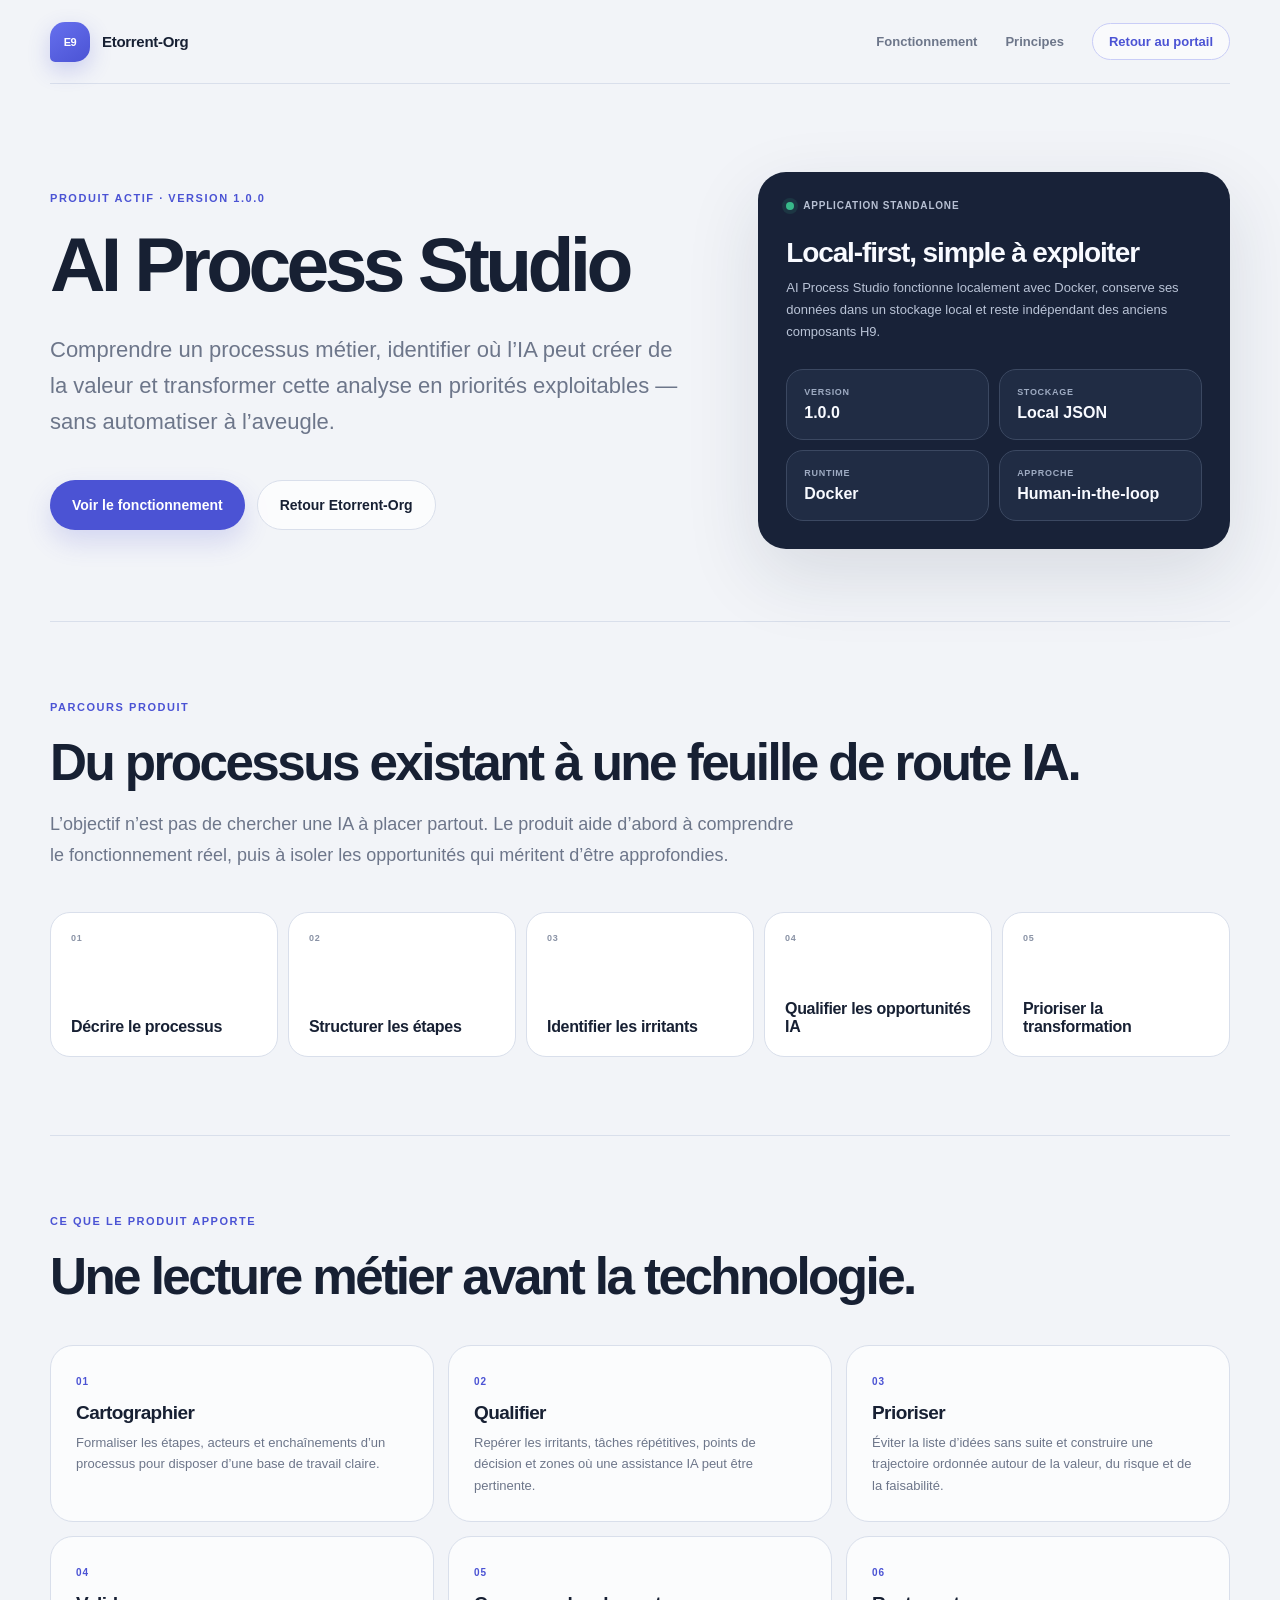
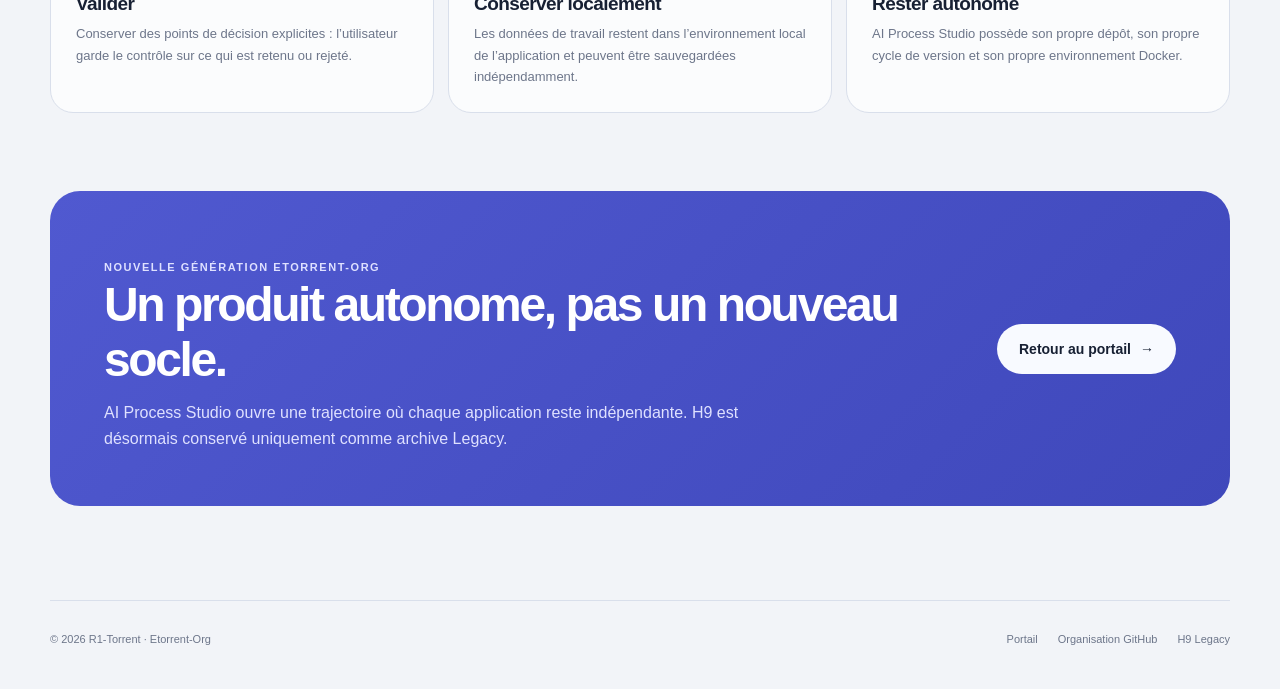
==== ai-process-studio/index.html @ 907a3cdb "Add AI Process Studio product page" ====
<!doctype html>
<html lang="fr">
<head>
  <meta charset="utf-8">
  <meta name="viewport" content="width=device-width, initial-scale=1">
  <meta name="theme-color" content="#f2f4f8">
  <title>AI Process Studio · Etorrent-Org</title>
  <meta name="description" content="AI Process Studio est une application standalone local-first pour analyser, structurer et prioriser les opportunités IA autour des processus métier.">
  <link rel="stylesheet" href="../styles.css">
  <style>
    .product-hero{width:min(1180px,calc(100% - 40px));margin:0 auto;padding:88px 0 72px;display:grid;grid-template-columns:1.15fr .85fr;gap:70px;align-items:center}
    .product-hero h1{margin:0;font-size:clamp(52px,6vw,82px);line-height:.98;letter-spacing:-.06em}
    .product-hero .hero-lede{max-width:720px}
    .product-panel{padding:28px;border-radius:28px;background:#182238;color:#f8faff;box-shadow:var(--shadow)}
    .product-panel .panel-status{display:flex;align-items:center;gap:9px;color:#b7c0d3;font-size:10px;font-weight:800;letter-spacing:.08em;text-transform:uppercase}
    .product-panel h2{margin:26px 0 8px;font-size:28px;letter-spacing:-.04em}
    .product-panel p{margin:0;color:#b9c3d6;font-size:13px;line-height:1.7}
    .metric-grid{margin-top:26px;display:grid;grid-template-columns:1fr 1fr;gap:10px}
    .metric{padding:17px;border:1px solid #3b4861;border-radius:17px;background:#202c44}
    .metric span{display:block;color:#9eabc2;font-size:9px;font-weight:800;text-transform:uppercase;letter-spacing:.08em}
    .metric strong{display:block;margin-top:7px;font-size:16px}
    .product-section{width:min(1180px,calc(100% - 40px));margin:0 auto;padding:78px 0;border-top:1px solid var(--line)}
    .product-section h2{margin:0;font-size:clamp(34px,4vw,52px);line-height:1.04;letter-spacing:-.05em}
    .lead{max-width:760px;margin:20px 0 0;color:var(--muted);font-size:18px;line-height:1.7}
    .feature-grid{margin-top:42px;display:grid;grid-template-columns:repeat(3,1fr);gap:14px}
    .feature{padding:25px;border:1px solid var(--line);border-radius:23px;background:rgba(255,255,255,.72)}
    .feature span{color:var(--accent);font-size:10px;font-weight:850;letter-spacing:.1em}
    .feature h3{margin:13px 0 8px;font-size:19px;letter-spacing:-.03em}
    .feature p{margin:0;color:var(--muted);font-size:13px;line-height:1.65}
    .flow{margin-top:42px;display:grid;grid-template-columns:repeat(5,1fr);gap:10px}
    .flow div{min-height:145px;padding:20px;display:flex;flex-direction:column;justify-content:space-between;border:1px solid var(--line);border-radius:20px;background:#fff}
    .flow span{color:#8a93a6;font-size:9px;font-weight:800;text-transform:uppercase;letter-spacing:.08em}
    .flow strong{font-size:16px;letter-spacing:-.02em}
    .product-cta{width:min(1180px,calc(100% - 40px));margin:0 auto 80px;padding:54px;border-radius:30px;background:linear-gradient(135deg,#5059d0,#3f48bb);color:#fff;display:flex;align-items:center;justify-content:space-between;gap:36px}
    .product-cta h2{margin:0;font-size:clamp(32px,4vw,48px);letter-spacing:-.05em}
    .product-cta p{max-width:650px;margin:13px 0 0;color:#dfe1ff;line-height:1.65}
    @media(max-width:900px){.product-hero{grid-template-columns:1fr}.feature-grid{grid-template-columns:1fr}.flow{grid-template-columns:1fr 1fr}.product-cta{align-items:flex-start;flex-direction:column}}
    @media(max-width:600px){.product-hero,.product-section,.product-cta{width:min(100% - 28px,1180px)}.flow{grid-template-columns:1fr}.product-cta{padding:36px 24px}}
  </style>
</head>
<body>
  <nav class="nav-shell" aria-label="Navigation principale">
    <a class="brand" href="../" aria-label="Retour au portail Etorrent-Org"><span class="brand-mark" aria-hidden="true">E9</span><span>Etorrent-Org</span></a>
    <div class="nav-links"><a href="#fonctionnement">Fonctionnement</a><a href="#principes">Principes</a><a class="nav-cta" href="../">Retour au portail</a></div>
  </nav>

  <main>
    <section class="product-hero">
      <div>
        <p class="eyebrow">Produit actif · Version 1.0.0</p>
        <h1>AI Process Studio</h1>
        <p class="hero-lede">Comprendre un processus métier, identifier où l’IA peut créer de la valeur et transformer cette analyse en priorités exploitables — sans automatiser à l’aveugle.</p>
        <div class="hero-actions"><a class="button button-primary" href="#fonctionnement">Voir le fonctionnement</a><a class="button button-secondary" href="../">Retour Etorrent-Org</a></div>
      </div>
      <aside class="product-panel">
        <div class="panel-status"><span class="live-dot"></span>Application standalone</div>
        <h2>Local-first, simple à exploiter</h2>
        <p>AI Process Studio fonctionne localement avec Docker, conserve ses données dans un stockage local et reste indépendant des anciens composants H9.</p>
        <div class="metric-grid">
          <div class="metric"><span>Version</span><strong>1.0.0</strong></div>
          <div class="metric"><span>Stockage</span><strong>Local JSON</strong></div>
          <div class="metric"><span>Runtime</span><strong>Docker</strong></div>
          <div class="metric"><span>Approche</span><strong>Human-in-the-loop</strong></div>
        </div>
      </aside>
    </section>

    <section class="product-section" id="fonctionnement">
      <p class="eyebrow">Parcours produit</p>
      <h2>Du processus existant à une feuille de route IA.</h2>
      <p class="lead">L’objectif n’est pas de chercher une IA à placer partout. Le produit aide d’abord à comprendre le fonctionnement réel, puis à isoler les opportunités qui méritent d’être approfondies.</p>
      <div class="flow">
        <div><span>01</span><strong>Décrire le processus</strong></div>
        <div><span>02</span><strong>Structurer les étapes</strong></div>
        <div><span>03</span><strong>Identifier les irritants</strong></div>
        <div><span>04</span><strong>Qualifier les opportunités IA</strong></div>
        <div><span>05</span><strong>Prioriser la transformation</strong></div>
      </div>
    </section>

    <section class="product-section" id="principes">
      <p class="eyebrow">Ce que le produit apporte</p>
      <h2>Une lecture métier avant la technologie.</h2>
      <div class="feature-grid">
        <article class="feature"><span>01</span><h3>Cartographier</h3><p>Formaliser les étapes, acteurs et enchaînements d’un processus pour disposer d’une base de travail claire.</p></article>
        <article class="feature"><span>02</span><h3>Qualifier</h3><p>Repérer les irritants, tâches répétitives, points de décision et zones où une assistance IA peut être pertinente.</p></article>
        <article class="feature"><span>03</span><h3>Prioriser</h3><p>Éviter la liste d’idées sans suite et construire une trajectoire ordonnée autour de la valeur, du risque et de la faisabilité.</p></article>
        <article class="feature"><span>04</span><h3>Valider</h3><p>Conserver des points de décision explicites : l’utilisateur garde le contrôle sur ce qui est retenu ou rejeté.</p></article>
        <article class="feature"><span>05</span><h3>Conserver localement</h3><p>Les données de travail restent dans l’environnement local de l’application et peuvent être sauvegardées indépendamment.</p></article>
        <article class="feature"><span>06</span><h3>Rester autonome</h3><p>AI Process Studio possède son propre dépôt, son propre cycle de version et son propre environnement Docker.</p></article>
      </div>
    </section>

    <section class="product-cta">
      <div><p class="eyebrow" style="color:#dfe1ff">Nouvelle génération Etorrent-Org</p><h2>Un produit autonome, pas un nouveau socle.</h2><p>AI Process Studio ouvre une trajectoire où chaque application reste indépendante. H9 est désormais conservé uniquement comme archive Legacy.</p></div>
      <a class="button button-light" href="../">Retour au portail <span aria-hidden="true">→</span></a>
    </section>
  </main>

  <footer class="footer"><p>© 2026 R1-Torrent · Etorrent-Org</p><div><a href="../">Portail</a><a href="https://github.com/Etorrent-Org">Organisation GitHub</a><a href="../h9-factory/">H9 Legacy</a></div></footer>
</body>
</html>
---- styles.css ----
:root{--ink:#172033;--soft:#35415a;--muted:#6d768a;--paper:#f2f4f8;--surface:#fff;--line:#d9dfeb;--accent:#4b53d4;--accent-dark:#353ca9;--accent-soft:#e9eaff;--mint:#38b98a;--mint-soft:#ddf6ec;--navy:#182238;--rose:#df6aa6;--rose-soft:#f9e3ef;--legacy:#737b8d;--legacy-soft:#eceef2;--shadow:0 26px 76px rgba(28,39,65,.12)}*{box-sizing:border-box}html{scroll-behavior:smooth}body{margin:0;background:var(--paper);color:var(--ink);font-family:Inter,ui-sans-serif,-apple-system,BlinkMacSystemFont,"Segoe UI",sans-serif}a{color:inherit}.nav-shell{width:min(1180px,calc(100% - 40px));min-height:84px;margin:0 auto;display:flex;align-items:center;justify-content:space-between;gap:24px;border-bottom:1px solid var(--line)}.brand{display:inline-flex;align-items:center;gap:12px;text-decoration:none;font-size:15px;font-weight:850;letter-spacing:-.02em}.brand-mark{width:40px;height:40px;display:grid;place-items:center;border-radius:15px 15px 15px 5px;background:linear-gradient(145deg,#6670ee,var(--accent));color:#fff;box-shadow:0 8px 22px rgba(75,83,212,.24);font-size:11px;font-weight:900;letter-spacing:-.04em}.nav-links{display:flex;align-items:center;gap:28px}.nav-links a{color:var(--muted);text-decoration:none;font-size:13px;font-weight:750}.nav-links a:hover,.nav-links a:focus-visible{color:var(--accent)}.nav-cta{padding:10px 16px;border:1px solid #c9cdf7;border-radius:999px;background:rgba(255,255,255,.6);color:var(--accent)!important}.hero{width:min(1180px,calc(100% - 40px));margin:0 auto;padding:96px 0 90px;display:grid;grid-template-columns:minmax(0,1.45fr) minmax(360px,.8fr);gap:76px;align-items:end}.eyebrow{margin:0 0 20px;color:var(--accent);font-size:11px;line-height:1.4;font-weight:850;letter-spacing:.14em;text-transform:uppercase}.hero h1{max-width:820px;margin:0;font-size:clamp(52px,6.35vw,88px);line-height:.98;letter-spacing:-.06em;font-weight:760}.hero-lede{max-width:740px;margin:30px 0 0;color:var(--muted);font-size:clamp(18px,2vw,22px);line-height:1.64}.hero-actions{margin-top:40px;display:flex;flex-wrap:wrap;gap:12px}.button{min-height:50px;display:inline-flex;align-items:center;justify-content:center;gap:9px;padding:0 22px;border:0;border-radius:999px;text-decoration:none;font-size:14px;font-weight:820;transition:transform .16s ease,background .16s ease}.button:hover{transform:translateY(-2px)}.button:focus-visible,.project-card a:focus-visible{outline:3px solid rgba(75,83,212,.24);outline-offset:3px}.button-primary{background:var(--accent);color:#fff;box-shadow:0 12px 26px rgba(75,83,212,.18)}.button-primary:hover{background:var(--accent-dark)}.button-secondary{border:1px solid var(--line);background:rgba(255,255,255,.72)}.signature{margin:21px 0 0;color:#8a93a6;font-size:11px}.hero-visual{padding:27px;border:1px solid #36435d;border-radius:28px;background:var(--navy);color:#f8faff;box-shadow:var(--shadow)}.visual-topline{display:flex;align-items:center;gap:9px;color:#b7c0d3;font-size:10px;font-weight:800;letter-spacing:.08em;text-transform:uppercase}.live-dot,.status i{width:8px;height:8px;display:inline-block;border-radius:50%;background:var(--mint);box-shadow:0 0 0 4px rgba(56,185,138,.13)}.system-stack{margin-top:26px;display:grid;gap:10px}.system-row{display:grid;grid-template-columns:1fr 1fr;gap:10px}.system-card{min-height:132px;padding:18px;display:flex;flex-direction:column;border:1px solid #3b4861;border-radius:18px;background:#202c44}.system-card-main{min-height:155px;background:linear-gradient(135deg,#5059d0,#3f48bb);border-color:#6972e8}.system-card-art{background:#382b42;border-color:#59445e}.system-card-legacy{background:#293142;border-color:#4a5365}.system-card span{color:#aeb8cc;font-size:9px;font-weight:850;letter-spacing:.1em;text-transform:uppercase}.system-card-main span{color:#d8dbff}.system-card strong{margin-top:auto;font-size:17px;letter-spacing:-.025em}.system-card-main strong{font-size:22px}.system-card small{margin-top:5px;color:#aeb8cc;font-size:9px}.system-card-main small{color:#d8dbff}.visual-note{margin:19px 0 0;color:#aeb8cc;font-size:10px;line-height:1.55}.section{width:min(1180px,calc(100% - 40px));margin:0 auto;padding:94px 0;border-top:1px solid var(--line)}.section-heading{max-width:770px}.section h2{margin:0;font-size:clamp(35px,4vw,53px);line-height:1.04;letter-spacing:-.05em}.section-heading>p:last-child{margin:22px 0 0;color:var(--muted);font-size:18px;line-height:1.72}.project-grid{margin-top:52px;display:grid;grid-template-columns:1fr 1fr;gap:15px}.project-card{min-height:390px;padding:28px;display:flex;flex-direction:column;border:1px solid var(--line);border-radius:28px;background:rgba(255,255,255,.72)}.project-card-featured{grid-row:span 2;min-height:795px;background:var(--navy);border-color:var(--navy);color:#f8faff}.project-card-art{background:linear-gradient(145deg,#fff9fc,#f7e7f1);border-color:#ead0df}.project-card-legacy{background:linear-gradient(145deg,#f7f8fa,#eceef2);border-color:#d5d9e1}.card-topline{display:flex;align-items:center;justify-content:space-between;gap:20px}.project-monogram{width:47px;height:47px;display:grid;place-items:center;border:1px solid #cbd1df;border-radius:16px;color:var(--accent);font-size:11px;font-weight:900}.project-card-featured .project-monogram{border-color:#4a5872;background:#212e48;color:#aeb6ff}.project-monogram-art{border-color:#e8bed5;background:var(--rose-soft);color:#a73570}.project-monogram-legacy{border-color:#c9ced8;background:#e3e6eb;color:#5c6474}.status{padding:8px 11px;display:inline-flex;align-items:center;gap:8px;border-radius:999px;font-size:9px;font-weight:850;letter-spacing:.06em;text-transform:uppercase}.status-live{background:#26344f;color:#c8d1e2}.status-soon{background:var(--accent-soft);color:var(--accent-dark)}.status-online{background:#f4dbea;color:#8d2e61}.status-online i{background:var(--rose);box-shadow:0 0 0 4px rgba(223,106,166,.13)}.status-legacy{background:#e0e3e8;color:#5d6575}.card-content{margin-top:auto;padding-top:70px}.card-kicker{margin:0 0 11px;color:#8a93a6;font-size:10px;font-weight:850;letter-spacing:.1em;text-transform:uppercase}.project-card-featured .card-kicker{color:#aab4c8}.card-content h3{margin:0;font-size:31px;letter-spacing:-.045em}.project-card-featured .card-content h3{font-size:46px}.card-content>p:last-child{max-width:560px;margin:14px 0 0;color:var(--muted);font-size:14px;line-height:1.72}.project-card-featured .card-content>p:last-child{color:#b9c3d6;font-size:16px}.card-footer{margin-top:29px;padding-top:20px;display:flex;align-items:center;justify-content:space-between;gap:18px;border-top:1px solid var(--line)}.project-card-featured .card-footer{border-color:#36435d}.project-card-art .card-footer{border-color:#ead0df}.project-card-legacy .card-footer{border-color:#d6dae2}.card-footer>div{display:flex;flex-wrap:wrap;gap:6px}.card-footer>div span{padding:6px 8px;border-radius:999px;background:#e8ecf4;color:var(--soft);font-size:9px;font-weight:750}.project-card-featured .card-footer>div span{background:#26344f;color:#c8d1e2}.project-card-art .card-footer>div span{background:#f4dbea;color:#80325b}.project-card-legacy .card-footer>div span{background:#dfe3e9;color:#5c6474}.card-footer>a,.disabled-link{color:var(--accent);text-decoration:none;font-size:11px;font-weight:850;white-space:nowrap}.project-card-featured .card-footer>a{color:#b8beff}.project-card-art .card-footer>a{color:#9b3469}.project-card-legacy .card-footer>a{color:#5c6474}.card-footer>a:hover{text-decoration:underline}.disabled-link{color:#979fb0}.approach{display:grid;grid-template-columns:.82fr 1.18fr;gap:90px}.principles{border-top:1px solid var(--line)}.principles article{padding:22px 0;display:grid;grid-template-columns:48px 1fr;gap:18px;border-bottom:1px solid var(--line)}.principles article>span{color:var(--accent);font-size:10px;font-weight:850;letter-spacing:.1em}.principles h3{margin:0;font-size:18px;letter-spacing:-.025em}.principles p{margin:8px 0 0;color:var(--muted);font-size:13px;line-height:1.65}.roadmap{display:grid;grid-template-columns:.85fr 1.15fr;gap:90px}.roadmap ol{margin:0;padding:0;display:grid;gap:10px;list-style:none}.roadmap li{padding:21px 22px 21px 54px;position:relative;border:1px solid var(--line);border-radius:19px;background:rgba(255,255,255,.6)}.roadmap li::before{content:"";width:11px;height:11px;position:absolute;left:23px;top:27px;border:2px solid #aab2c2;border-radius:50%}.roadmap li.is-current::before{border-color:var(--mint);background:var(--mint);box-shadow:0 0 0 5px var(--mint-soft)}.roadmap li span{display:block;color:#8a93a6;font-size:9px;font-weight:850;letter-spacing:.09em;text-transform:uppercase}.roadmap li strong{display:block;margin-top:5px;font-size:15px}.roadmap li p{margin:5px 0 0;color:var(--muted);font-size:11px;line-height:1.5}.final-cta{padding:60px;display:flex;align-items:center;justify-content:space-between;gap:50px;border:0;border-radius:30px;background:linear-gradient(135deg,#182238,#222e49);color:#f8faff}.final-cta h2{font-size:clamp(34px,4vw,50px)}.final-cta>div>p:last-child{max-width:650px;margin:15px 0 0;color:#b9c3d6;font-size:15px;line-height:1.65}.button-light{flex:0 0 auto;background:#f8faff;color:var(--ink)}.footer{width:min(1180px,calc(100% - 40px));margin:94px auto 0;padding:32px 0 44px;display:flex;justify-content:space-between;gap:24px;border-top:1px solid var(--line);color:var(--muted);font-size:11px}.footer p{margin:0}.footer div{display:flex;flex-wrap:wrap;gap:20px}.footer a{text-decoration:none}.footer a:hover{color:var(--accent)}@media(max-width:960px){.hero{grid-template-columns:1fr;gap:50px}.project-grid{grid-template-columns:1fr}.project-card-featured{grid-row:auto;min-height:530px}.approach,.roadmap{grid-template-columns:1fr;gap:35px}.final-cta{align-items:flex-start;flex-direction:column}}@media(max-width:640px){.nav-shell,.hero,.section,.footer{width:min(100% - 28px,1180px)}.nav-shell{min-height:72px}.nav-links>a:not(.nav-cta){display:none}.hero{padding:64px 0}.hero h1{font-size:47px}.hero-actions{align-items:stretch;flex-direction:column}.button{width:100%}.system-row{grid-template-columns:1fr}.project-card{min-height:390px;padding:22px}.project-card-featured{min-height:500px}.project-card-featured .card-content h3{font-size:38px}.card-footer{align-items:flex-start;flex-direction:column}.approach,.roadmap{gap:28px}.final-cta{padding:38px 24px}.footer{margin-top:64px;flex-direction:column}}@media(prefers-reduced-motion:reduce){html{scroll-behavior:auto}.button{transition:none}}
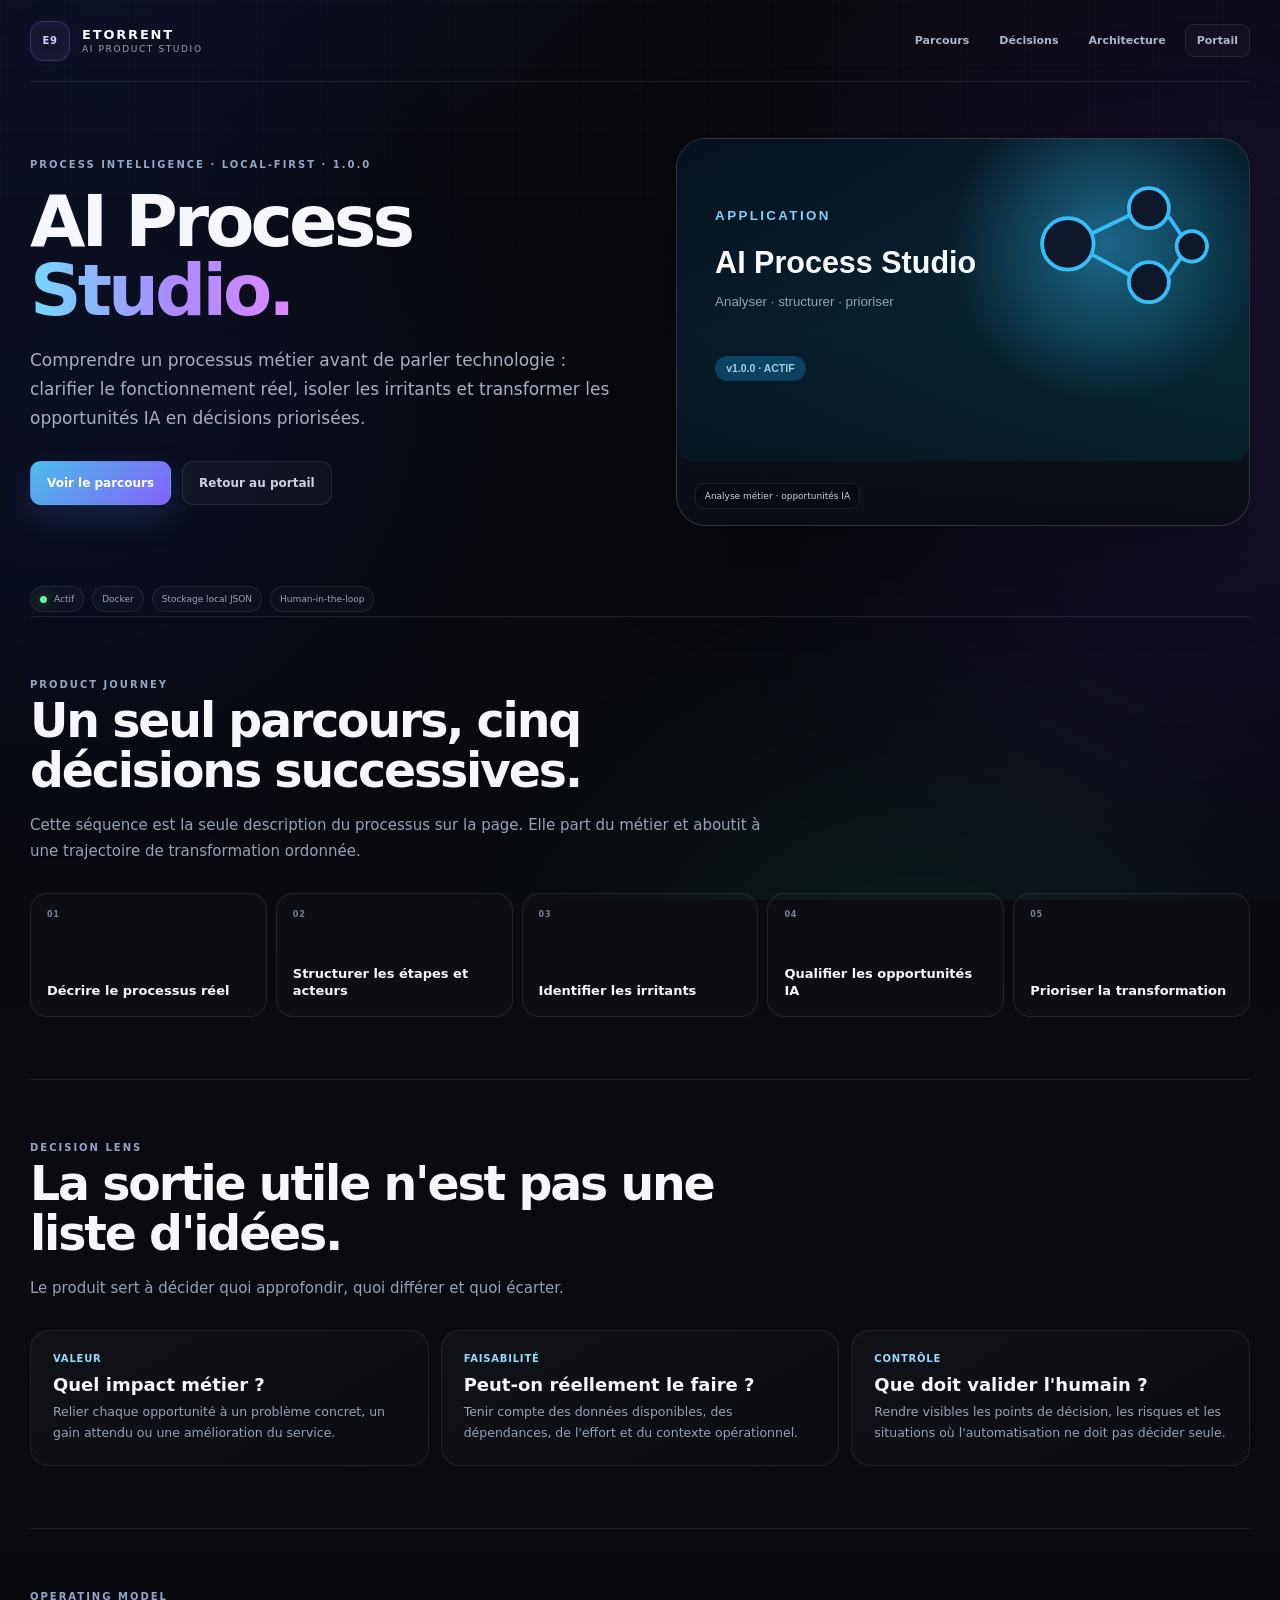
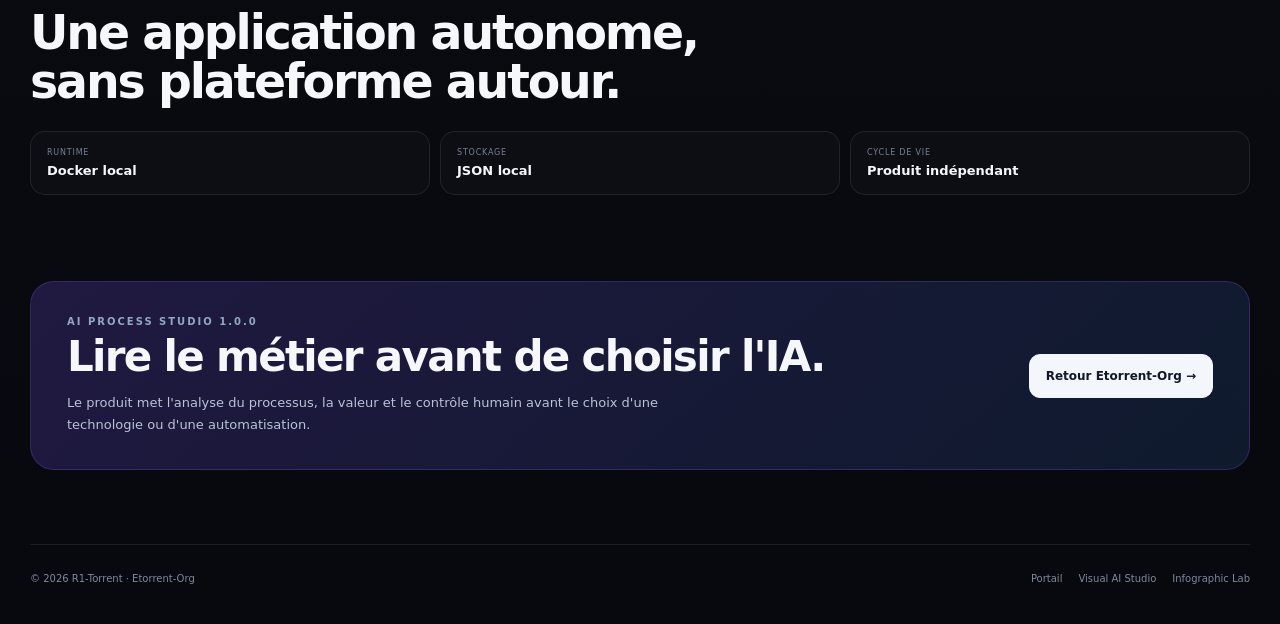
==== commit b6d0c3a7: "Buying New Soul - simplifie AI Process Studio" ====
--- a/ai-process-studio/index.html
+++ b/ai-process-studio/index.html
@@ -2,101 +2,42 @@
 <html lang="fr">
 <head>
   <meta charset="utf-8">
-  <meta name="viewport" content="width=device-width, initial-scale=1">
-  <meta name="theme-color" content="#f2f4f8">
+  <meta name="viewport" content="width=device-width,initial-scale=1">
+  <meta name="theme-color" content="#08090e">
   <title>AI Process Studio · Etorrent-Org</title>
   <meta name="description" content="AI Process Studio est une application standalone local-first pour analyser, structurer et prioriser les opportunités IA autour des processus métier.">
-  <link rel="stylesheet" href="../styles.css">
-  <style>
-    .product-hero{width:min(1180px,calc(100% - 40px));margin:0 auto;padding:88px 0 72px;display:grid;grid-template-columns:1.15fr .85fr;gap:70px;align-items:center}
-    .product-hero h1{margin:0;font-size:clamp(52px,6vw,82px);line-height:.98;letter-spacing:-.06em}
-    .product-hero .hero-lede{max-width:720px}
-    .product-panel{padding:28px;border-radius:28px;background:#182238;color:#f8faff;box-shadow:var(--shadow)}
-    .product-panel .panel-status{display:flex;align-items:center;gap:9px;color:#b7c0d3;font-size:10px;font-weight:800;letter-spacing:.08em;text-transform:uppercase}
-    .product-panel h2{margin:26px 0 8px;font-size:28px;letter-spacing:-.04em}
-    .product-panel p{margin:0;color:#b9c3d6;font-size:13px;line-height:1.7}
-    .metric-grid{margin-top:26px;display:grid;grid-template-columns:1fr 1fr;gap:10px}
-    .metric{padding:17px;border:1px solid #3b4861;border-radius:17px;background:#202c44}
-    .metric span{display:block;color:#9eabc2;font-size:9px;font-weight:800;text-transform:uppercase;letter-spacing:.08em}
-    .metric strong{display:block;margin-top:7px;font-size:16px}
-    .product-section{width:min(1180px,calc(100% - 40px));margin:0 auto;padding:78px 0;border-top:1px solid var(--line)}
-    .product-section h2{margin:0;font-size:clamp(34px,4vw,52px);line-height:1.04;letter-spacing:-.05em}
-    .lead{max-width:760px;margin:20px 0 0;color:var(--muted);font-size:18px;line-height:1.7}
-    .feature-grid{margin-top:42px;display:grid;grid-template-columns:repeat(3,1fr);gap:14px}
-    .feature{padding:25px;border:1px solid var(--line);border-radius:23px;background:rgba(255,255,255,.72)}
-    .feature span{color:var(--accent);font-size:10px;font-weight:850;letter-spacing:.1em}
-    .feature h3{margin:13px 0 8px;font-size:19px;letter-spacing:-.03em}
-    .feature p{margin:0;color:var(--muted);font-size:13px;line-height:1.65}
-    .flow{margin-top:42px;display:grid;grid-template-columns:repeat(5,1fr);gap:10px}
-    .flow div{min-height:145px;padding:20px;display:flex;flex-direction:column;justify-content:space-between;border:1px solid var(--line);border-radius:20px;background:#fff}
-    .flow span{color:#8a93a6;font-size:9px;font-weight:800;text-transform:uppercase;letter-spacing:.08em}
-    .flow strong{font-size:16px;letter-spacing:-.02em}
-    .product-cta{width:min(1180px,calc(100% - 40px));margin:0 auto 80px;padding:54px;border-radius:30px;background:linear-gradient(135deg,#5059d0,#3f48bb);color:#fff;display:flex;align-items:center;justify-content:space-between;gap:36px}
-    .product-cta h2{margin:0;font-size:clamp(32px,4vw,48px);letter-spacing:-.05em}
-    .product-cta p{max-width:650px;margin:13px 0 0;color:#dfe1ff;line-height:1.65}
-    @media(max-width:900px){.product-hero{grid-template-columns:1fr}.feature-grid{grid-template-columns:1fr}.flow{grid-template-columns:1fr 1fr}.product-cta{align-items:flex-start;flex-direction:column}}
-    @media(max-width:600px){.product-hero,.product-section,.product-cta{width:min(100% - 28px,1180px)}.flow{grid-template-columns:1fr}.product-cta{padding:36px 24px}}
-  </style>
+  <link rel="stylesheet" href="../v2.css">
 </head>
 <body>
-  <nav class="nav-shell" aria-label="Navigation principale">
-    <a class="brand" href="../" aria-label="Retour au portail Etorrent-Org"><span class="brand-mark" aria-hidden="true">E9</span><span>Etorrent-Org</span></a>
-    <div class="nav-links"><a href="#fonctionnement">Fonctionnement</a><a href="#principes">Principes</a><a class="nav-cta" href="../">Retour au portail</a></div>
-  </nav>
+  <div class="site-ambient" aria-hidden="true"><i></i><i></i><i></i></div><div class="site-grid" aria-hidden="true"></div>
+  <header class="topbar shell">
+    <a class="brand" href="../"><span class="brand-mark">E9</span><span class="brand-copy"><strong>ETORRENT</strong><small>AI PRODUCT STUDIO</small></span></a>
+    <nav class="nav-links"><a href="#journey">Parcours</a><a href="#decisions">Décisions</a><a href="#architecture">Architecture</a><a class="nav-cta" href="../">Portail</a></nav>
+  </header>
 
-  <main>
+  <main class="shell product-accent-process">
     <section class="product-hero">
-      <div>
-        <p class="eyebrow">Produit actif · Version 1.0.0</p>
-        <h1>AI Process Studio</h1>
-        <p class="hero-lede">Comprendre un processus métier, identifier où l’IA peut créer de la valeur et transformer cette analyse en priorités exploitables — sans automatiser à l’aveugle.</p>
-        <div class="hero-actions"><a class="button button-primary" href="#fonctionnement">Voir le fonctionnement</a><a class="button button-secondary" href="../">Retour Etorrent-Org</a></div>
-      </div>
-      <aside class="product-panel">
-        <div class="panel-status"><span class="live-dot"></span>Application standalone</div>
-        <h2>Local-first, simple à exploiter</h2>
-        <p>AI Process Studio fonctionne localement avec Docker, conserve ses données dans un stockage local et reste indépendant des anciens composants H9.</p>
-        <div class="metric-grid">
-          <div class="metric"><span>Version</span><strong>1.0.0</strong></div>
-          <div class="metric"><span>Stockage</span><strong>Local JSON</strong></div>
-          <div class="metric"><span>Runtime</span><strong>Docker</strong></div>
-          <div class="metric"><span>Approche</span><strong>Human-in-the-loop</strong></div>
-        </div>
-      </aside>
+      <div><p class="eyebrow">PROCESS INTELLIGENCE · LOCAL-FIRST · 1.0.0</p><h1>AI Process<br><em>Studio.</em></h1><p class="hero-lede">Comprendre un processus métier avant de parler technologie : clarifier le fonctionnement réel, isoler les irritants et transformer les opportunités IA en décisions priorisées.</p><div class="hero-actions"><a class="button button-primary" href="#journey">Voir le parcours</a><a class="button button-secondary" href="../">Retour au portail</a></div></div>
+      <div class="product-visual"><img src="../assets/notion-hub/ai-process-studio.svg" alt="AI Process Studio"><div class="visual-shade"></div><span class="visual-label">Analyse métier · opportunités IA</span></div>
     </section>
 
-    <section class="product-section" id="fonctionnement">
-      <p class="eyebrow">Parcours produit</p>
-      <h2>Du processus existant à une feuille de route IA.</h2>
-      <p class="lead">L’objectif n’est pas de chercher une IA à placer partout. Le produit aide d’abord à comprendre le fonctionnement réel, puis à isoler les opportunités qui méritent d’être approfondies.</p>
-      <div class="flow">
-        <div><span>01</span><strong>Décrire le processus</strong></div>
-        <div><span>02</span><strong>Structurer les étapes</strong></div>
-        <div><span>03</span><strong>Identifier les irritants</strong></div>
-        <div><span>04</span><strong>Qualifier les opportunités IA</strong></div>
-        <div><span>05</span><strong>Prioriser la transformation</strong></div>
-      </div>
-    </section>
+    <div class="status-strip"><span class="status-chip"><i></i>Actif</span><span class="status-chip">Docker</span><span class="status-chip">Stockage local JSON</span><span class="status-chip">Human-in-the-loop</span></div>
 
-    <section class="product-section" id="principes">
-      <p class="eyebrow">Ce que le produit apporte</p>
-      <h2>Une lecture métier avant la technologie.</h2>
-      <div class="feature-grid">
-        <article class="feature"><span>01</span><h3>Cartographier</h3><p>Formaliser les étapes, acteurs et enchaînements d’un processus pour disposer d’une base de travail claire.</p></article>
-        <article class="feature"><span>02</span><h3>Qualifier</h3><p>Repérer les irritants, tâches répétitives, points de décision et zones où une assistance IA peut être pertinente.</p></article>
-        <article class="feature"><span>03</span><h3>Prioriser</h3><p>Éviter la liste d’idées sans suite et construire une trajectoire ordonnée autour de la valeur, du risque et de la faisabilité.</p></article>
-        <article class="feature"><span>04</span><h3>Valider</h3><p>Conserver des points de décision explicites : l’utilisateur garde le contrôle sur ce qui est retenu ou rejeté.</p></article>
-        <article class="feature"><span>05</span><h3>Conserver localement</h3><p>Les données de travail restent dans l’environnement local de l’application et peuvent être sauvegardées indépendamment.</p></article>
-        <article class="feature"><span>06</span><h3>Rester autonome</h3><p>AI Process Studio possède son propre dépôt, son propre cycle de version et son propre environnement Docker.</p></article>
-      </div>
-    </section>
+    <section class="section" id="journey"><div class="section-heading"><div><p class="section-kicker">PRODUCT JOURNEY</p><h2>Un seul parcours, cinq décisions successives.</h2><p class="lead">Cette séquence est la seule description du processus sur la page. Elle part du métier et aboutit à une trajectoire de transformation ordonnée.</p></div></div><div class="process-flow">
+      <div><span>01</span><strong>Décrire le processus réel</strong></div><div><span>02</span><strong>Structurer les étapes et acteurs</strong></div><div><span>03</span><strong>Identifier les irritants</strong></div><div><span>04</span><strong>Qualifier les opportunités IA</strong></div><div><span>05</span><strong>Prioriser la transformation</strong></div>
+    </div></section>
 
-    <section class="product-cta">
-      <div><p class="eyebrow" style="color:#dfe1ff">Nouvelle génération Etorrent-Org</p><h2>Un produit autonome, pas un nouveau socle.</h2><p>AI Process Studio ouvre une trajectoire où chaque application reste indépendante. H9 est désormais conservé uniquement comme archive Legacy.</p></div>
-      <a class="button button-light" href="../">Retour au portail <span aria-hidden="true">→</span></a>
-    </section>
+    <section class="section" id="decisions"><div class="section-heading"><div><p class="section-kicker">DECISION LENS</p><h2>La sortie utile n'est pas une liste d'idées.</h2><p class="lead">Le produit sert à décider quoi approfondir, quoi différer et quoi écarter.</p></div></div><div class="decision-grid">
+      <article class="decision-card"><b>Valeur</b><h3>Quel impact métier ?</h3><p>Relier chaque opportunité à un problème concret, un gain attendu ou une amélioration du service.</p></article>
+      <article class="decision-card"><b>Faisabilité</b><h3>Peut-on réellement le faire ?</h3><p>Tenir compte des données disponibles, des dépendances, de l'effort et du contexte opérationnel.</p></article>
+      <article class="decision-card"><b>Contrôle</b><h3>Que doit valider l'humain ?</h3><p>Rendre visibles les points de décision, les risques et les situations où l'automatisation ne doit pas décider seule.</p></article>
+    </div></section>
+
+    <section class="section" id="architecture"><div class="section-heading"><div><p class="section-kicker">OPERATING MODEL</p><h2>Une application autonome, sans plateforme autour.</h2></div></div><div class="mini-architecture"><div><span>Runtime</span><strong>Docker local</strong></div><div><span>Stockage</span><strong>JSON local</strong></div><div><span>Cycle de vie</span><strong>Produit indépendant</strong></div></div></section>
+
+    <section class="final-cta"><div><p class="section-kicker">AI PROCESS STUDIO 1.0.0</p><h2>Lire le métier avant de choisir l'IA.</h2><p>Le produit met l'analyse du processus, la valeur et le contrôle humain avant le choix d'une technologie ou d'une automatisation.</p></div><a class="button button-light" href="../">Retour Etorrent-Org →</a></section>
   </main>
 
-  <footer class="footer"><p>© 2026 R1-Torrent · Etorrent-Org</p><div><a href="../">Portail</a><a href="https://github.com/Etorrent-Org">Organisation GitHub</a><a href="../h9-factory/">H9 Legacy</a></div></footer>
+  <footer class="footer shell"><p>© 2026 R1-Torrent · Etorrent-Org</p><div><a href="../">Portail</a><a href="../visual-ai-studio/">Visual AI Studio</a><a href="../infographic-lab/">Infographic Lab</a></div></footer>
 </body>
 </html>
--- a/v2.css
+++ b/v2.css
@@ -0,0 +1 @@
+:root{--bg:#08090e;--bg2:#0c0f16;--panel:#10141d;--panel2:#151a25;--line:rgba(255,255,255,.085);--line-strong:rgba(255,255,255,.14);--text:#f6f7fb;--muted:#98a2b5;--muted2:#727d91;--cyan:#79ddff;--violet:#ad86ff;--green:#77f1a4;--gold:#d5b88e;--rose:#f08bb6;--shadow:0 28px 90px rgba(0,0,0,.34);--radius:22px}*{box-sizing:border-box}html{scroll-behavior:smooth}body{margin:0;min-height:100vh;color:var(--text);font-family:Inter,ui-sans-serif,system-ui,-apple-system,BlinkMacSystemFont,"Segoe UI",sans-serif;background:radial-gradient(950px 650px at 8% -8%,rgba(70,104,255,.13),transparent 65%),radial-gradient(850px 650px at 96% 10%,rgba(122,69,215,.11),transparent 62%),linear-gradient(180deg,#08090e,#090b11 60%,#08090e);overflow-x:hidden}a{color:inherit}.site-grid{position:fixed;inset:0;z-index:-3;background-image:linear-gradient(rgba(255,255,255,.016) 1px,transparent 1px),linear-gradient(90deg,rgba(255,255,255,.016) 1px,transparent 1px);background-size:64px 64px;mask-image:linear-gradient(to bottom,rgba(0,0,0,.86),transparent 82%)}.site-ambient{position:fixed;inset:0;z-index:-2;overflow:hidden;pointer-events:none}.site-ambient i{position:absolute;width:38rem;height:38rem;border-radius:50%;filter:blur(120px);opacity:.075}.site-ambient i:nth-child(1){background:#315dff;left:-15rem;top:5rem}.site-ambient i:nth-child(2){background:#8a4eff;right:-14rem;top:12rem}.site-ambient i:nth-child(3){background:#42d49c;left:48%;bottom:-29rem}.shell{width:min(1220px,calc(100% - 42px));margin-inline:auto}.topbar{min-height:82px;display:flex;align-items:center;justify-content:space-between;gap:24px;border-bottom:1px solid var(--line)}.brand{display:flex;align-items:center;gap:12px;text-decoration:none}.brand-mark{width:40px;height:40px;display:grid;place-items:center;border:1px solid rgba(161,127,255,.28);border-radius:13px;background:rgba(255,255,255,.025);box-shadow:inset 0 0 25px rgba(140,92,255,.12),0 0 28px rgba(120,86,255,.07);font-size:10px;font-weight:900;letter-spacing:.06em;color:#d9ceff}.brand-copy strong,.brand-copy small{display:block}.brand-copy strong{font-size:13px;letter-spacing:.14em}.brand-copy small{margin-top:2px;color:var(--muted);font-size:9px;letter-spacing:.18em}.nav-links{display:flex;align-items:center;gap:8px}.nav-links a{padding:9px 11px;border-radius:9px;color:#aeb6c7;text-decoration:none;font-size:11px;font-weight:700}.nav-links a:hover{background:rgba(255,255,255,.04);color:#fff}.nav-links .nav-cta{border:1px solid var(--line);background:rgba(255,255,255,.025)}.eyebrow,.section-kicker{margin:0;color:#92a7c7;font-size:10px;font-weight:800;letter-spacing:.2em;text-transform:uppercase}.hero{min-height:520px;display:grid;grid-template-columns:1.04fr .96fr;align-items:center;gap:54px;padding:64px 0 48px;border-bottom:1px solid var(--line)}.hero h1,.product-hero h1{margin:17px 0 20px;font-size:clamp(50px,5.6vw,78px);line-height:.97;letter-spacing:-.055em}.hero h1 em,.product-hero h1 em{font-style:normal;background:linear-gradient(90deg,#74d9ff,#aa8bff 54%,#df87ff);-webkit-background-clip:text;color:transparent}.hero-lede{max-width:660px;margin:0;color:#a8b0c0;font-size:17px;line-height:1.72}.hero-actions{display:flex;gap:11px;flex-wrap:wrap;margin-top:28px}.button{display:inline-flex;align-items:center;justify-content:center;gap:8px;min-height:44px;padding:0 16px;border:1px solid var(--line);border-radius:11px;text-decoration:none;font-size:12px;font-weight:800;transition:transform .18s ease,background .18s ease,border-color .18s ease}.button:hover{transform:translateY(-2px)}.button-primary{background:linear-gradient(135deg,#49bde9,#8462fa);border-color:transparent;color:#fff;box-shadow:0 12px 34px rgba(84,121,255,.18)}.button-secondary{background:rgba(255,255,255,.03);color:#cbd2de}.button-light{background:#f3f6fb;color:#111827;border-color:#f3f6fb}.hero-visual,.product-visual{position:relative;min-height:388px;border:1px solid var(--line-strong);border-radius:30px;overflow:hidden;background:linear-gradient(145deg,#0c1018,#111622);box-shadow:var(--shadow)}.hero-visual img,.product-visual img{display:block;width:100%;height:100%;object-fit:cover}.hub-orbit{position:absolute;inset:0}.hub-orbit:before,.hub-orbit:after{content:"";position:absolute;left:64%;top:50%;aspect-ratio:1;border:1px solid rgba(145,133,255,.18);border-radius:50%;transform:translate(-50%,-50%)}.hub-orbit:before{width:66%}.hub-orbit:after{width:44%}.orbit-core{position:absolute;left:64%;top:50%;width:94px;height:94px;display:grid;place-items:center;transform:translate(-50%,-50%);border:1px solid rgba(144,111,255,.45);border-radius:27px;background:rgba(10,12,22,.88);box-shadow:0 0 52px rgba(111,76,255,.22),inset 0 0 28px rgba(112,78,255,.12);font-weight:900;letter-spacing:.08em;color:#d8ccff}.orbit-node{position:absolute;min-width:92px;padding:10px 12px;border:1px solid var(--line);border-radius:12px;background:rgba(9,13,22,.86);box-shadow:0 18px 46px rgba(0,0,0,.24)}.orbit-node strong{display:block;font-size:11px}.orbit-node span{display:block;margin-top:3px;color:var(--muted2);font-size:8px;text-transform:uppercase;letter-spacing:.08em}.orbit-node.a{left:8%;top:19%}.orbit-node.b{right:5%;top:18%}.orbit-node.c{left:14%;bottom:15%}.orbit-node.d{right:8%;bottom:12%}.status-strip{display:flex;gap:8px;flex-wrap:wrap;padding:18px 0 4px}.status-chip,.tag{display:inline-flex;align-items:center;gap:7px;padding:7px 9px;border:1px solid var(--line);border-radius:999px;background:rgba(255,255,255,.025);color:#9ba5b8;font-size:9px}.status-chip i{width:7px;height:7px;border-radius:50%;background:#65f3a4;box-shadow:0 0 13px rgba(101,243,164,.55)}.section{padding:62px 0;border-top:1px solid var(--line)}.section:first-of-type{border-top:0}.section-heading{display:flex;align-items:end;justify-content:space-between;gap:24px;margin-bottom:22px}.section-heading>div{max-width:760px}.section h2{margin:6px 0 0;font-size:clamp(31px,3.7vw,48px);line-height:1.05;letter-spacing:-.045em}.lead{max-width:800px;margin:18px 0 0;color:var(--muted);font-size:15px;line-height:1.72}.cards{display:grid;grid-template-columns:repeat(3,minmax(0,1fr));gap:14px}.product-card,.capability-card,.signal-card{position:relative;border:1px solid var(--line);border-radius:20px;background:linear-gradient(145deg,rgba(255,255,255,.038),rgba(255,255,255,.014));overflow:hidden;box-shadow:0 22px 54px rgba(0,0,0,.16)}.product-card{min-height:290px;display:flex;flex-direction:column}.product-card:hover{border-color:color-mix(in srgb,var(--accent,#a87cff) 40%,rgba(255,255,255,.1))}.card-media{height:118px;position:relative;overflow:hidden;background:radial-gradient(circle at 80% 10%,color-mix(in srgb,var(--accent,#a87cff) 24%,transparent),transparent 42%),linear-gradient(145deg,#111722,#0c1017)}.card-media img{width:100%;height:100%;object-fit:cover;filter:saturate(.85) brightness(.72) contrast(1.06)}.card-media:after{content:"";position:absolute;inset:0;background:linear-gradient(180deg,rgba(7,9,14,.04),rgba(8,10,16,.78) 96%)}.card-monogram{position:absolute;top:16px;left:16px;z-index:2;width:43px;height:43px;display:grid;place-items:center;border:1px solid color-mix(in srgb,var(--accent,#a87cff) 42%,rgba(255,255,255,.1));border-radius:14px;background:rgba(9,13,21,.78);color:var(--accent,#a87cff);font-size:10px;font-weight:900;letter-spacing:.05em}.card-state{position:absolute;top:16px;right:16px;z-index:2;padding:7px 9px;border-radius:999px;background:rgba(7,10,16,.68);color:#aeb6c7;font-size:8px;text-transform:uppercase;letter-spacing:.1em}.card-body{padding:15px 16px 16px}.card-kicker{margin:0 0 7px;color:var(--accent,#a87cff);font-size:9px;font-weight:800;letter-spacing:.13em;text-transform:uppercase}.card-body h3{margin:0;font-size:21px;letter-spacing:-.035em}.card-body p{margin:8px 0 0;color:#9ca5b8;font-size:12.5px;line-height:1.58}.card-meta{display:flex;align-items:center;justify-content:space-between;gap:10px;margin-top:14px}.tags{display:flex;gap:5px;flex-wrap:wrap}.card-link{color:#dfe4ef;text-decoration:none;font-size:10px;font-weight:800;white-space:nowrap}.card-link:hover{text-decoration:underline}.principles{display:grid;grid-template-columns:repeat(3,1fr);gap:12px}.signal-card{padding:22px}.signal-card span{color:#a98cff;font-size:9px;font-weight:800;letter-spacing:.1em}.signal-card h3{margin:9px 0 7px;font-size:17px}.signal-card p{margin:0;color:var(--muted);font-size:12.5px;line-height:1.62}.final-cta{margin:24px 0 74px;padding:34px 36px;border:1px solid rgba(135,103,255,.22);border-radius:24px;background:linear-gradient(135deg,rgba(40,29,79,.78),rgba(17,31,53,.8));display:flex;align-items:center;justify-content:space-between;gap:28px}.final-cta h2{margin:5px 0 0;font-size:clamp(28px,3.4vw,42px);letter-spacing:-.04em}.final-cta p:last-child{max-width:650px;margin:11px 0 0;color:#b9c3d6;font-size:13px;line-height:1.65}.footer{padding:28px 0 40px;border-top:1px solid var(--line);display:flex;justify-content:space-between;gap:24px;color:#7f899b;font-size:10px}.footer p{margin:0}.footer div{display:flex;gap:16px;flex-wrap:wrap}.footer a{text-decoration:none}.footer a:hover{color:#dfe4ef}.product-hero{min-height:465px;display:grid;grid-template-columns:1.02fr .98fr;align-items:center;gap:48px;padding:56px 0 42px}.product-hero .hero-lede{max-width:700px}.visual-shade{position:absolute;inset:0;background:linear-gradient(180deg,transparent 50%,rgba(7,9,14,.6))}.product-visual .visual-label{position:absolute;left:18px;bottom:16px;z-index:2;padding:7px 9px;border:1px solid var(--line);border-radius:9px;background:rgba(8,10,16,.75);color:#cbd2de;font-size:9px}.infographic-frame{margin-top:30px;padding:14px;border:1px solid var(--line);border-radius:24px;background:rgba(255,255,255,.025);box-shadow:var(--shadow)}.infographic-frame img{display:block;width:100%;height:auto;border-radius:16px;background:#f4f0e8}.capabilities{display:grid;grid-template-columns:repeat(3,1fr);gap:12px;margin-top:28px}.capability-card{padding:22px}.capability-card .num{display:block;color:#a98cff;font-size:9px;font-weight:800;letter-spacing:.1em}.capability-card h3{margin:11px 0 8px;font-size:18px}.capability-card p{margin:0;color:var(--muted);font-size:12.5px;line-height:1.62}.gallery{display:grid;grid-template-columns:repeat(3,1fr);gap:12px;margin-top:28px}.gallery figure{margin:0;border:1px solid var(--line);border-radius:19px;overflow:hidden;background:rgba(255,255,255,.018)}.gallery img{display:block;width:100%;height:190px;object-fit:cover;background:#fff}.gallery figcaption{padding:11px 13px;color:#8e98aa;font-size:9px}.style-row{display:grid;grid-template-columns:repeat(5,1fr);gap:8px;margin-top:24px}.style-chip{padding:14px;border:1px solid var(--line);border-radius:15px;background:rgba(255,255,255,.02)}.style-chip i{display:block;width:20px;height:20px;margin-bottom:11px;border-radius:50%;background:var(--chip,#79ddff)}.style-chip strong{font-size:12px}.style-chip small{display:block;margin-top:3px;color:var(--muted2);font-size:9px}.install-panel{margin-top:26px;padding:24px;border:1px solid var(--line);border-radius:20px;background:#101621}.install-panel ol{margin:0;padding-left:19px;color:#b8c0cf;font-size:12px;line-height:1.85}.install-panel code{color:#fff}.process-flow{display:grid;grid-template-columns:repeat(5,1fr);gap:9px;margin-top:28px}.process-flow div{min-height:124px;padding:16px;border:1px solid var(--line);border-radius:17px;background:rgba(255,255,255,.018);display:flex;flex-direction:column;justify-content:space-between}.process-flow span{color:#778399;font-size:8px;font-weight:800;letter-spacing:.1em}.process-flow strong{font-size:13px;line-height:1.35}.decision-grid{display:grid;grid-template-columns:repeat(3,1fr);gap:12px;margin-top:28px}.decision-card{padding:22px;border:1px solid var(--line);border-radius:19px;background:linear-gradient(145deg,rgba(255,255,255,.03),rgba(255,255,255,.012))}.decision-card b{display:block;color:#8fdcff;font-size:10px;letter-spacing:.08em;text-transform:uppercase}.decision-card h3{margin:10px 0 7px;font-size:18px}.decision-card p{margin:0;color:var(--muted);font-size:12.5px;line-height:1.62}.mini-architecture{display:grid;grid-template-columns:repeat(3,1fr);gap:10px;margin-top:24px}.mini-architecture div{padding:16px;border:1px solid var(--line);border-radius:15px;background:rgba(255,255,255,.018)}.mini-architecture span{display:block;color:#768195;font-size:8px;text-transform:uppercase;letter-spacing:.1em}.mini-architecture strong{display:block;margin-top:6px;font-size:13px}.product-accent-visual{--accent:#ad86ff}.product-accent-process{--accent:#79ddff}.product-accent-infographic{--accent:#d5b88e}.product-accent-art{--accent:#f08bb6}@media(max-width:960px){.hero,.product-hero{grid-template-columns:1fr;min-height:0}.cards{grid-template-columns:1fr 1fr}.principles,.capabilities,.decision-grid{grid-template-columns:1fr}.gallery{grid-template-columns:1fr 1fr}.process-flow{grid-template-columns:1fr 1fr}.style-row{grid-template-columns:repeat(3,1fr)}.final-cta{align-items:flex-start;flex-direction:column}}@media(max-width:640px){.shell{width:min(100% - 28px,1220px)}.topbar{min-height:70px}.brand-copy small{display:none}.nav-links a:not(.nav-cta){display:none}.hero,.product-hero{padding:48px 0 34px}.hero h1,.product-hero h1{font-size:46px}.hero-visual,.product-visual{min-height:300px}.cards,.gallery,.style-row,.process-flow,.mini-architecture{grid-template-columns:1fr}.section{padding:48px 0}.section-heading{align-items:flex-start;flex-direction:column}.final-cta{padding:26px 22px}.footer{flex-direction:column}.card-meta{align-items:flex-start;flex-direction:column}.button{width:100%}.hero-actions{flex-direction:column}.orbit-node{min-width:78px}.orbit-node strong{font-size:9px}.orbit-node span{font-size:7px}}@media(prefers-reduced-motion:reduce){html{scroll-behavior:auto}.button{transition:none}}
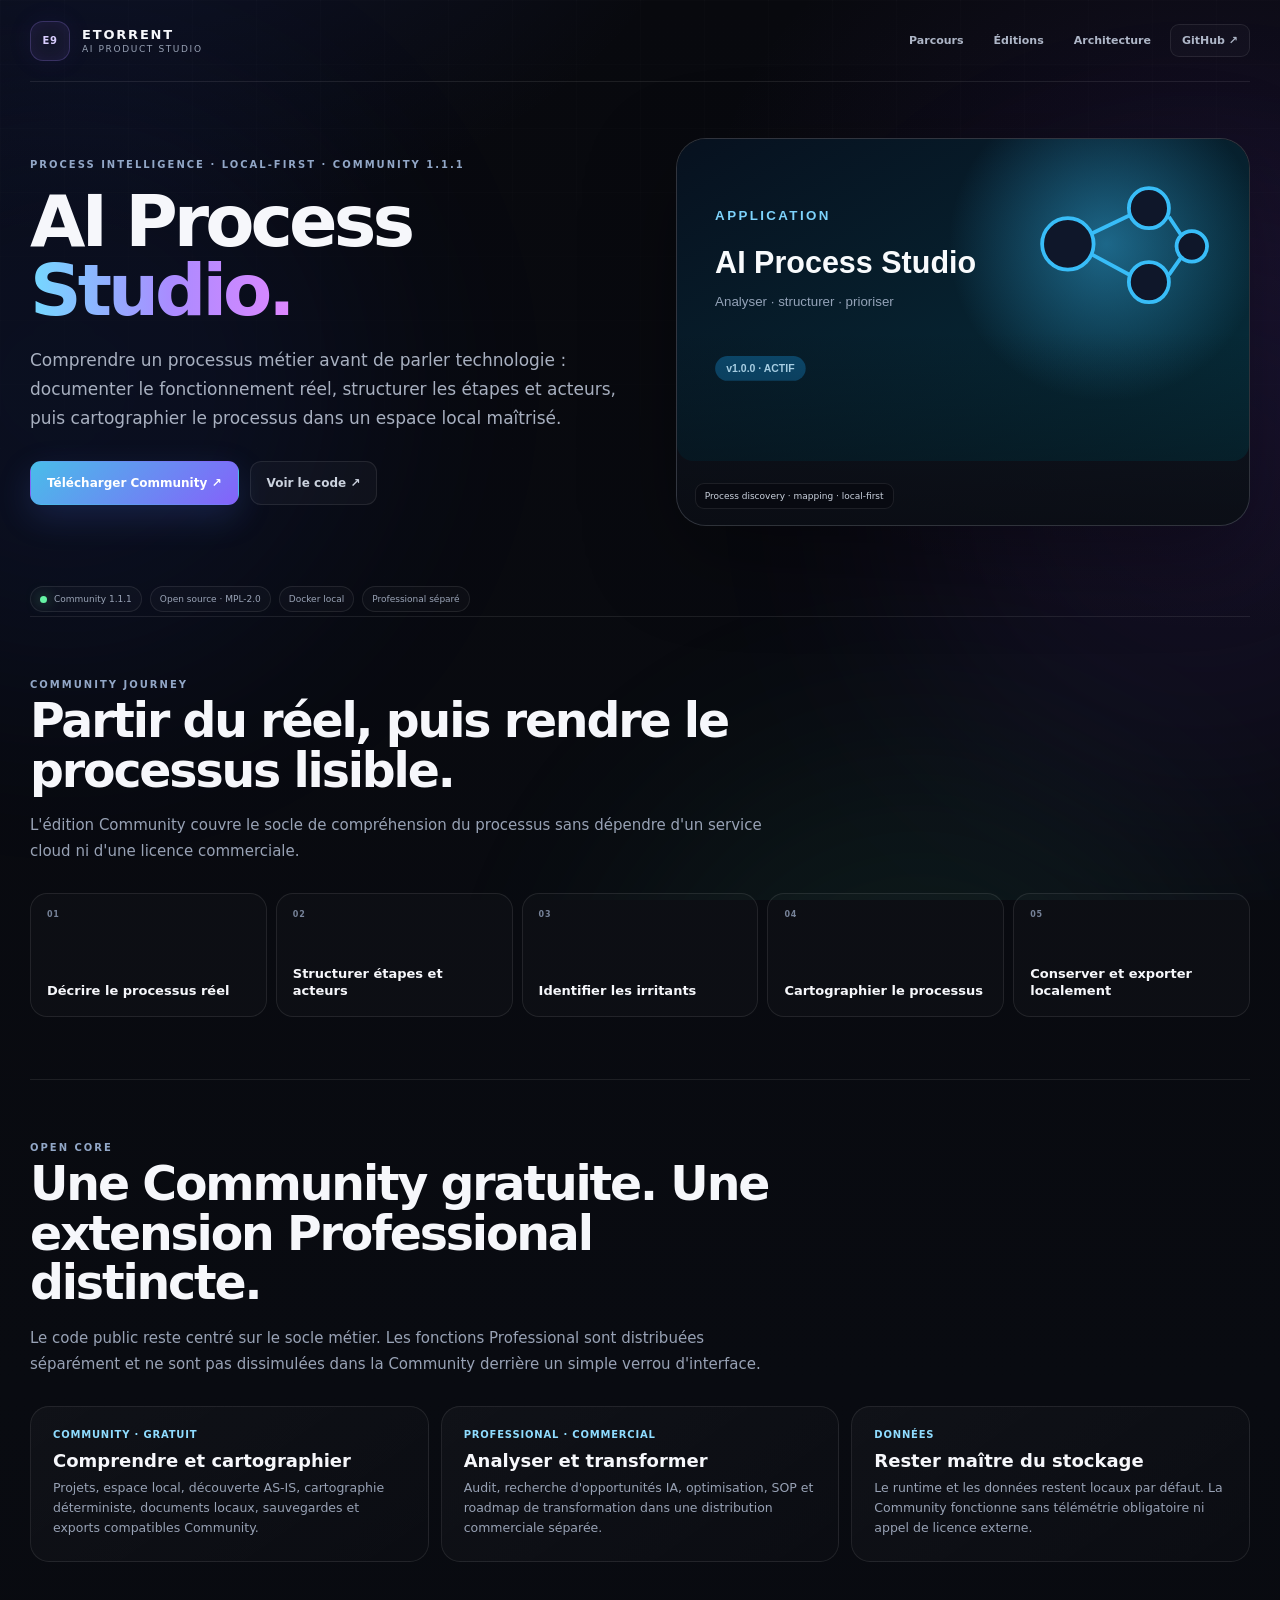
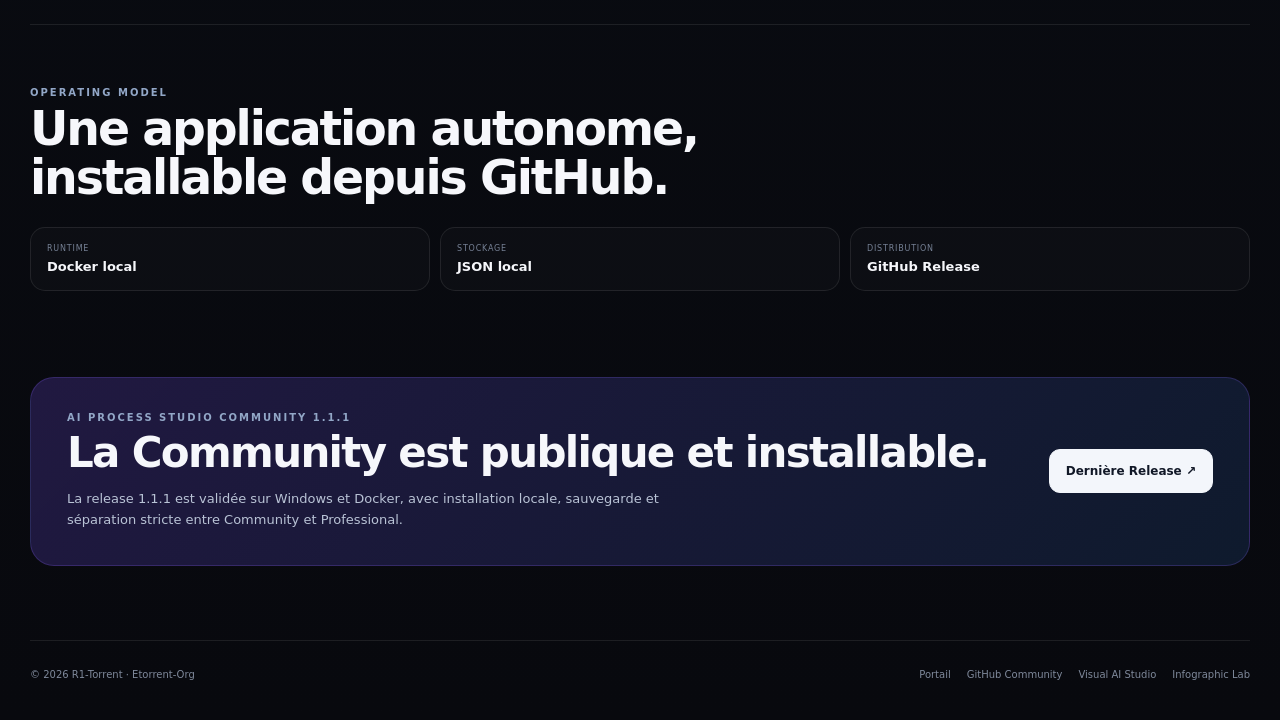
==== commit 08f6204b: "Coming Back to Life — aligne la page publique sur Community 1.1.1" ====
--- a/ai-process-studio/index.html
+++ b/ai-process-studio/index.html
@@ -5,39 +5,39 @@
   <meta name="viewport" content="width=device-width,initial-scale=1">
   <meta name="theme-color" content="#08090e">
   <title>AI Process Studio · Etorrent-Org</title>
-  <meta name="description" content="AI Process Studio est une application standalone local-first pour analyser, structurer et prioriser les opportunités IA autour des processus métier.">
+  <meta name="description" content="AI Process Studio est une application local-first pour documenter et cartographier les processus métier, avec une édition Community open source et une édition Professional séparée.">
   <link rel="stylesheet" href="../v2.css">
 </head>
 <body>
   <div class="site-ambient" aria-hidden="true"><i></i><i></i><i></i></div><div class="site-grid" aria-hidden="true"></div>
   <header class="topbar shell">
     <a class="brand" href="../"><span class="brand-mark">E9</span><span class="brand-copy"><strong>ETORRENT</strong><small>AI PRODUCT STUDIO</small></span></a>
-    <nav class="nav-links"><a href="#journey">Parcours</a><a href="#decisions">Décisions</a><a href="#architecture">Architecture</a><a class="nav-cta" href="../">Portail</a></nav>
+    <nav class="nav-links"><a href="#journey">Parcours</a><a href="#editions">Éditions</a><a href="#architecture">Architecture</a><a class="nav-cta" href="https://github.com/Etorrent-Org/ai-process-studio-community">GitHub ↗</a></nav>
   </header>
 
   <main class="shell product-accent-process">
     <section class="product-hero">
-      <div><p class="eyebrow">PROCESS INTELLIGENCE · LOCAL-FIRST · 1.0.0</p><h1>AI Process<br><em>Studio.</em></h1><p class="hero-lede">Comprendre un processus métier avant de parler technologie : clarifier le fonctionnement réel, isoler les irritants et transformer les opportunités IA en décisions priorisées.</p><div class="hero-actions"><a class="button button-primary" href="#journey">Voir le parcours</a><a class="button button-secondary" href="../">Retour au portail</a></div></div>
-      <div class="product-visual"><img src="../assets/notion-hub/ai-process-studio.svg" alt="AI Process Studio"><div class="visual-shade"></div><span class="visual-label">Analyse métier · opportunités IA</span></div>
+      <div><p class="eyebrow">PROCESS INTELLIGENCE · LOCAL-FIRST · COMMUNITY 1.1.1</p><h1>AI Process<br><em>Studio.</em></h1><p class="hero-lede">Comprendre un processus métier avant de parler technologie : documenter le fonctionnement réel, structurer les étapes et acteurs, puis cartographier le processus dans un espace local maîtrisé.</p><div class="hero-actions"><a class="button button-primary" href="https://github.com/Etorrent-Org/ai-process-studio-community/releases/latest">Télécharger Community ↗</a><a class="button button-secondary" href="https://github.com/Etorrent-Org/ai-process-studio-community">Voir le code ↗</a></div></div>
+      <div class="product-visual"><img src="../assets/notion-hub/ai-process-studio.svg" alt="AI Process Studio"><div class="visual-shade"></div><span class="visual-label">Process discovery · mapping · local-first</span></div>
     </section>
 
-    <div class="status-strip"><span class="status-chip"><i></i>Actif</span><span class="status-chip">Docker</span><span class="status-chip">Stockage local JSON</span><span class="status-chip">Human-in-the-loop</span></div>
+    <div class="status-strip"><span class="status-chip"><i></i>Community 1.1.1</span><span class="status-chip">Open source · MPL-2.0</span><span class="status-chip">Docker local</span><span class="status-chip">Professional séparé</span></div>
 
-    <section class="section" id="journey"><div class="section-heading"><div><p class="section-kicker">PRODUCT JOURNEY</p><h2>Un seul parcours, cinq décisions successives.</h2><p class="lead">Cette séquence est la seule description du processus sur la page. Elle part du métier et aboutit à une trajectoire de transformation ordonnée.</p></div></div><div class="process-flow">
-      <div><span>01</span><strong>Décrire le processus réel</strong></div><div><span>02</span><strong>Structurer les étapes et acteurs</strong></div><div><span>03</span><strong>Identifier les irritants</strong></div><div><span>04</span><strong>Qualifier les opportunités IA</strong></div><div><span>05</span><strong>Prioriser la transformation</strong></div>
+    <section class="section" id="journey"><div class="section-heading"><div><p class="section-kicker">COMMUNITY JOURNEY</p><h2>Partir du réel, puis rendre le processus lisible.</h2><p class="lead">L'édition Community couvre le socle de compréhension du processus sans dépendre d'un service cloud ni d'une licence commerciale.</p></div></div><div class="process-flow">
+      <div><span>01</span><strong>Décrire le processus réel</strong></div><div><span>02</span><strong>Structurer étapes et acteurs</strong></div><div><span>03</span><strong>Identifier les irritants</strong></div><div><span>04</span><strong>Cartographier le processus</strong></div><div><span>05</span><strong>Conserver et exporter localement</strong></div>
     </div></section>
 
-    <section class="section" id="decisions"><div class="section-heading"><div><p class="section-kicker">DECISION LENS</p><h2>La sortie utile n'est pas une liste d'idées.</h2><p class="lead">Le produit sert à décider quoi approfondir, quoi différer et quoi écarter.</p></div></div><div class="decision-grid">
-      <article class="decision-card"><b>Valeur</b><h3>Quel impact métier ?</h3><p>Relier chaque opportunité à un problème concret, un gain attendu ou une amélioration du service.</p></article>
-      <article class="decision-card"><b>Faisabilité</b><h3>Peut-on réellement le faire ?</h3><p>Tenir compte des données disponibles, des dépendances, de l'effort et du contexte opérationnel.</p></article>
-      <article class="decision-card"><b>Contrôle</b><h3>Que doit valider l'humain ?</h3><p>Rendre visibles les points de décision, les risques et les situations où l'automatisation ne doit pas décider seule.</p></article>
+    <section class="section" id="editions"><div class="section-heading"><div><p class="section-kicker">OPEN CORE</p><h2>Une Community gratuite. Une extension Professional distincte.</h2><p class="lead">Le code public reste centré sur le socle métier. Les fonctions Professional sont distribuées séparément et ne sont pas dissimulées dans la Community derrière un simple verrou d'interface.</p></div></div><div class="decision-grid">
+      <article class="decision-card"><b>Community · gratuit</b><h3>Comprendre et cartographier</h3><p>Projets, espace local, découverte AS-IS, cartographie déterministe, documents locaux, sauvegardes et exports compatibles Community.</p></article>
+      <article class="decision-card"><b>Professional · commercial</b><h3>Analyser et transformer</h3><p>Audit, recherche d'opportunités IA, optimisation, SOP et roadmap de transformation dans une distribution commerciale séparée.</p></article>
+      <article class="decision-card"><b>Données</b><h3>Rester maître du stockage</h3><p>Le runtime et les données restent locaux par défaut. La Community fonctionne sans télémétrie obligatoire ni appel de licence externe.</p></article>
     </div></section>
 
-    <section class="section" id="architecture"><div class="section-heading"><div><p class="section-kicker">OPERATING MODEL</p><h2>Une application autonome, sans plateforme autour.</h2></div></div><div class="mini-architecture"><div><span>Runtime</span><strong>Docker local</strong></div><div><span>Stockage</span><strong>JSON local</strong></div><div><span>Cycle de vie</span><strong>Produit indépendant</strong></div></div></section>
+    <section class="section" id="architecture"><div class="section-heading"><div><p class="section-kicker">OPERATING MODEL</p><h2>Une application autonome, installable depuis GitHub.</h2></div></div><div class="mini-architecture"><div><span>Runtime</span><strong>Docker local</strong></div><div><span>Stockage</span><strong>JSON local</strong></div><div><span>Distribution</span><strong>GitHub Release</strong></div></div></section>
 
-    <section class="final-cta"><div><p class="section-kicker">AI PROCESS STUDIO 1.0.0</p><h2>Lire le métier avant de choisir l'IA.</h2><p>Le produit met l'analyse du processus, la valeur et le contrôle humain avant le choix d'une technologie ou d'une automatisation.</p></div><a class="button button-light" href="../">Retour Etorrent-Org →</a></section>
+    <section class="final-cta"><div><p class="section-kicker">AI PROCESS STUDIO COMMUNITY 1.1.1</p><h2>La Community est publique et installable.</h2><p>La release 1.1.1 est validée sur Windows et Docker, avec installation locale, sauvegarde et séparation stricte entre Community et Professional.</p></div><a class="button button-light" href="https://github.com/Etorrent-Org/ai-process-studio-community/releases/latest">Dernière Release ↗</a></section>
   </main>
 
-  <footer class="footer shell"><p>© 2026 R1-Torrent · Etorrent-Org</p><div><a href="../">Portail</a><a href="../visual-ai-studio/">Visual AI Studio</a><a href="../infographic-lab/">Infographic Lab</a></div></footer>
+  <footer class="footer shell"><p>© 2026 R1-Torrent · Etorrent-Org</p><div><a href="../">Portail</a><a href="https://github.com/Etorrent-Org/ai-process-studio-community">GitHub Community</a><a href="../visual-ai-studio/">Visual AI Studio</a><a href="../infographic-lab/">Infographic Lab</a></div></footer>
 </body>
 </html>
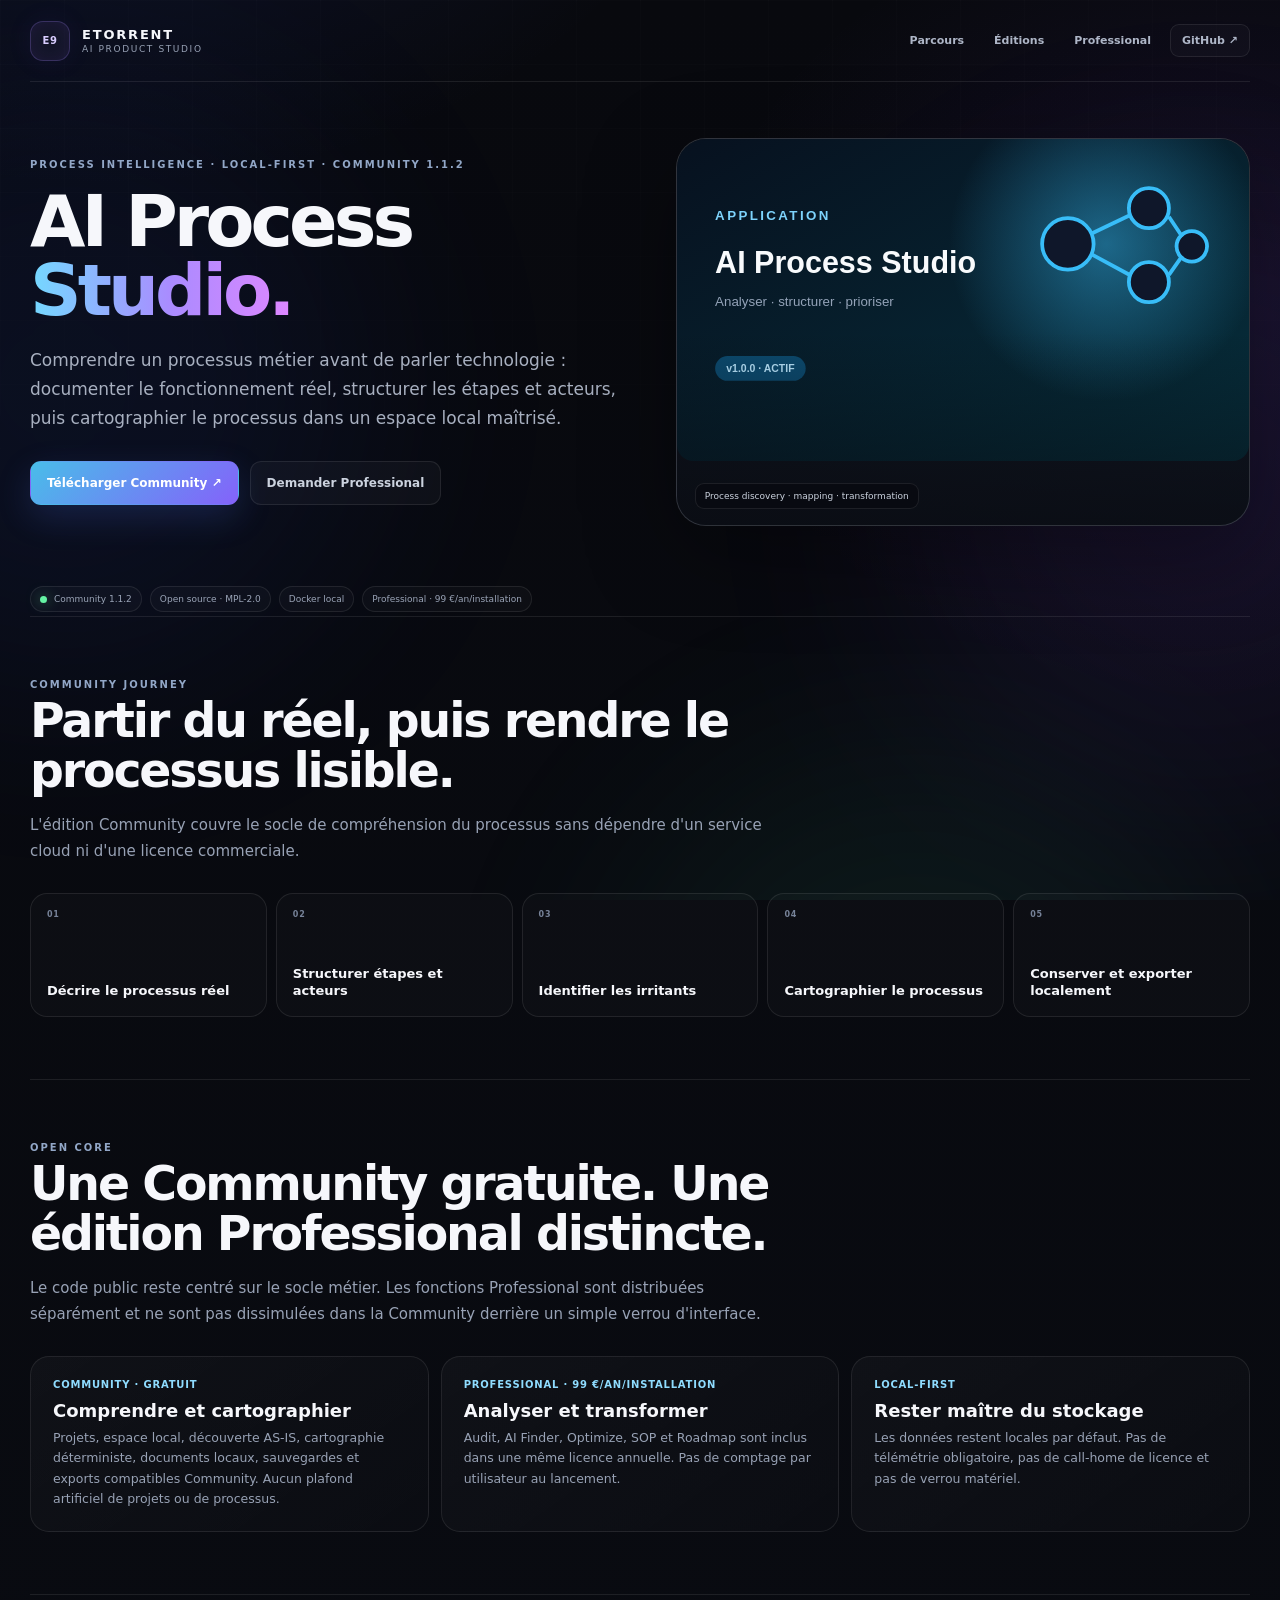
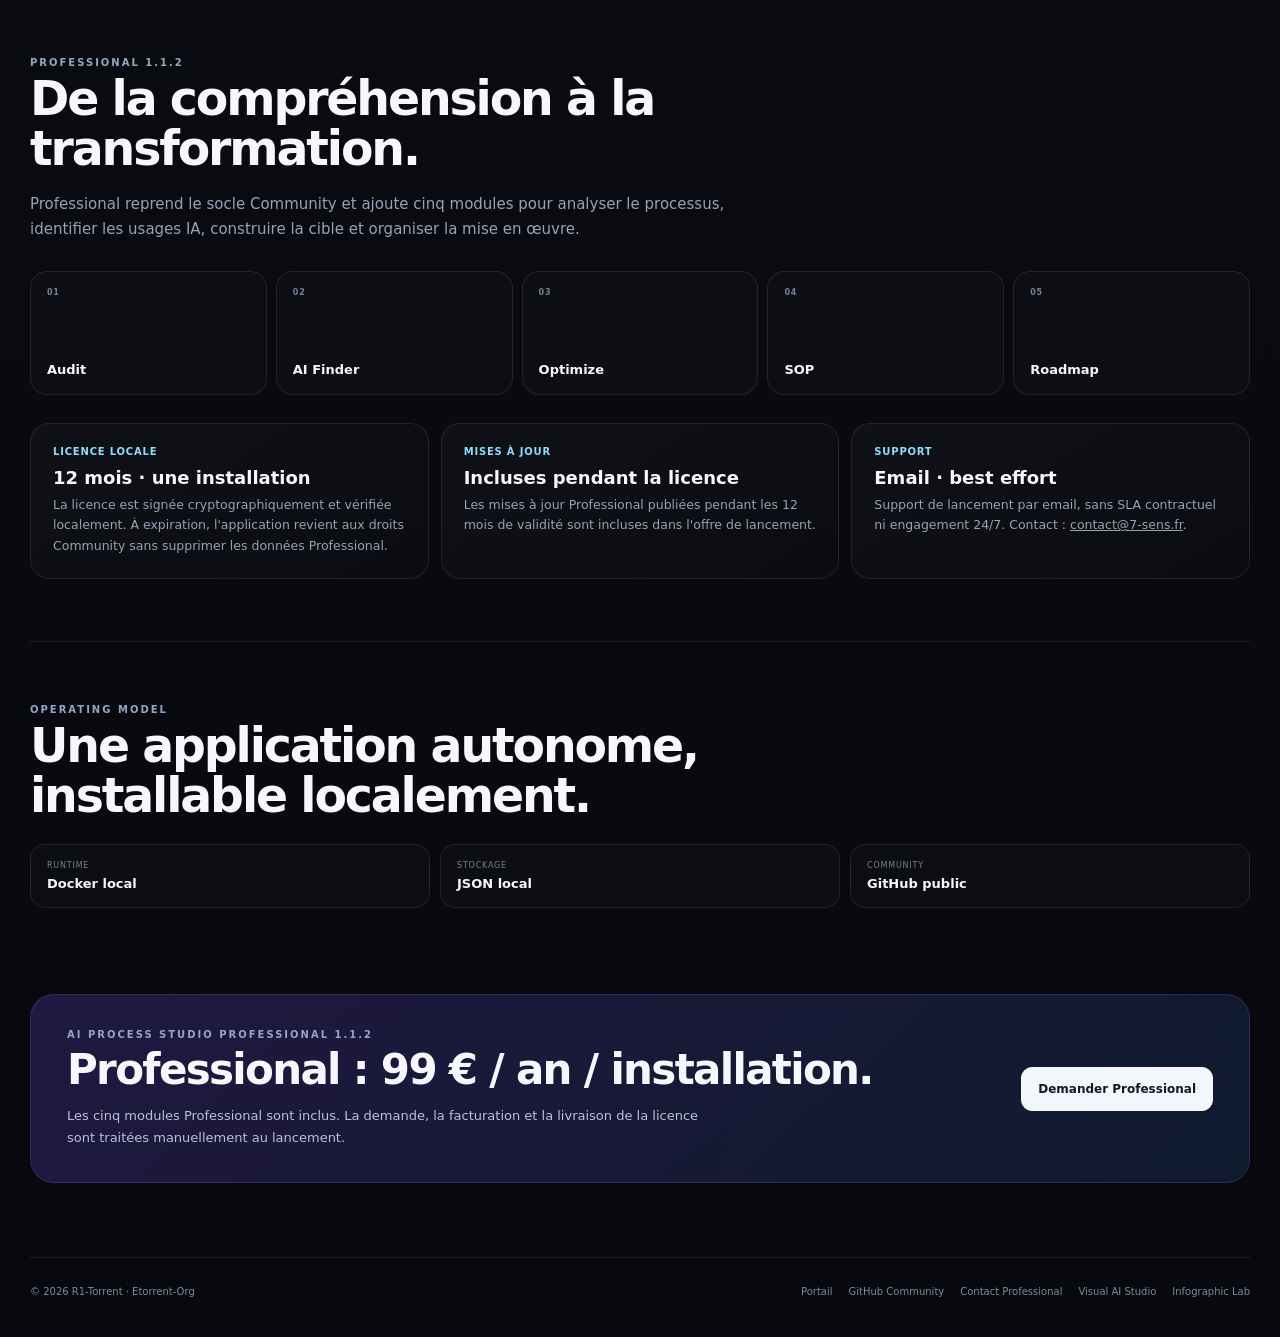
==== commit 673b4d52: "site: publish AI Process Studio Professional launch offer" ====
--- a/ai-process-studio/index.html
+++ b/ai-process-studio/index.html
@@ -5,39 +5,47 @@
   <meta name="viewport" content="width=device-width,initial-scale=1">
   <meta name="theme-color" content="#08090e">
   <title>AI Process Studio · Etorrent-Org</title>
-  <meta name="description" content="AI Process Studio est une application local-first pour documenter et cartographier les processus métier, avec une édition Community open source et une édition Professional séparée.">
+  <meta name="description" content="AI Process Studio est une application local-first pour documenter, cartographier et transformer les processus métier : Community open source gratuite et Professional à 99 € par an par installation.">
   <link rel="stylesheet" href="../v2.css">
 </head>
 <body>
   <div class="site-ambient" aria-hidden="true"><i></i><i></i><i></i></div><div class="site-grid" aria-hidden="true"></div>
   <header class="topbar shell">
     <a class="brand" href="../"><span class="brand-mark">E9</span><span class="brand-copy"><strong>ETORRENT</strong><small>AI PRODUCT STUDIO</small></span></a>
-    <nav class="nav-links"><a href="#journey">Parcours</a><a href="#editions">Éditions</a><a href="#architecture">Architecture</a><a class="nav-cta" href="https://github.com/Etorrent-Org/ai-process-studio-community">GitHub ↗</a></nav>
+    <nav class="nav-links"><a href="#journey">Parcours</a><a href="#editions">Éditions</a><a href="#professional">Professional</a><a class="nav-cta" href="https://github.com/Etorrent-Org/ai-process-studio-community">GitHub ↗</a></nav>
   </header>
 
   <main class="shell product-accent-process">
     <section class="product-hero">
-      <div><p class="eyebrow">PROCESS INTELLIGENCE · LOCAL-FIRST · COMMUNITY 1.1.1</p><h1>AI Process<br><em>Studio.</em></h1><p class="hero-lede">Comprendre un processus métier avant de parler technologie : documenter le fonctionnement réel, structurer les étapes et acteurs, puis cartographier le processus dans un espace local maîtrisé.</p><div class="hero-actions"><a class="button button-primary" href="https://github.com/Etorrent-Org/ai-process-studio-community/releases/latest">Télécharger Community ↗</a><a class="button button-secondary" href="https://github.com/Etorrent-Org/ai-process-studio-community">Voir le code ↗</a></div></div>
-      <div class="product-visual"><img src="../assets/notion-hub/ai-process-studio.svg" alt="AI Process Studio"><div class="visual-shade"></div><span class="visual-label">Process discovery · mapping · local-first</span></div>
+      <div><p class="eyebrow">PROCESS INTELLIGENCE · LOCAL-FIRST · COMMUNITY 1.1.2</p><h1>AI Process<br><em>Studio.</em></h1><p class="hero-lede">Comprendre un processus métier avant de parler technologie : documenter le fonctionnement réel, structurer les étapes et acteurs, puis cartographier le processus dans un espace local maîtrisé.</p><div class="hero-actions"><a class="button button-primary" href="https://github.com/Etorrent-Org/ai-process-studio-community/releases/latest">Télécharger Community ↗</a><a class="button button-secondary" href="mailto:contact@7-sens.fr?subject=AI%20Process%20Studio%20Professional">Demander Professional</a></div></div>
+      <div class="product-visual"><img src="../assets/notion-hub/ai-process-studio.svg" alt="AI Process Studio"><div class="visual-shade"></div><span class="visual-label">Process discovery · mapping · transformation</span></div>
     </section>
 
-    <div class="status-strip"><span class="status-chip"><i></i>Community 1.1.1</span><span class="status-chip">Open source · MPL-2.0</span><span class="status-chip">Docker local</span><span class="status-chip">Professional séparé</span></div>
+    <div class="status-strip"><span class="status-chip"><i></i>Community 1.1.2</span><span class="status-chip">Open source · MPL-2.0</span><span class="status-chip">Docker local</span><span class="status-chip">Professional · 99 €/an/installation</span></div>
 
     <section class="section" id="journey"><div class="section-heading"><div><p class="section-kicker">COMMUNITY JOURNEY</p><h2>Partir du réel, puis rendre le processus lisible.</h2><p class="lead">L'édition Community couvre le socle de compréhension du processus sans dépendre d'un service cloud ni d'une licence commerciale.</p></div></div><div class="process-flow">
       <div><span>01</span><strong>Décrire le processus réel</strong></div><div><span>02</span><strong>Structurer étapes et acteurs</strong></div><div><span>03</span><strong>Identifier les irritants</strong></div><div><span>04</span><strong>Cartographier le processus</strong></div><div><span>05</span><strong>Conserver et exporter localement</strong></div>
     </div></section>
 
-    <section class="section" id="editions"><div class="section-heading"><div><p class="section-kicker">OPEN CORE</p><h2>Une Community gratuite. Une extension Professional distincte.</h2><p class="lead">Le code public reste centré sur le socle métier. Les fonctions Professional sont distribuées séparément et ne sont pas dissimulées dans la Community derrière un simple verrou d'interface.</p></div></div><div class="decision-grid">
-      <article class="decision-card"><b>Community · gratuit</b><h3>Comprendre et cartographier</h3><p>Projets, espace local, découverte AS-IS, cartographie déterministe, documents locaux, sauvegardes et exports compatibles Community.</p></article>
-      <article class="decision-card"><b>Professional · commercial</b><h3>Analyser et transformer</h3><p>Audit, recherche d'opportunités IA, optimisation, SOP et roadmap de transformation dans une distribution commerciale séparée.</p></article>
-      <article class="decision-card"><b>Données</b><h3>Rester maître du stockage</h3><p>Le runtime et les données restent locaux par défaut. La Community fonctionne sans télémétrie obligatoire ni appel de licence externe.</p></article>
+    <section class="section" id="editions"><div class="section-heading"><div><p class="section-kicker">OPEN CORE</p><h2>Une Community gratuite. Une édition Professional distincte.</h2><p class="lead">Le code public reste centré sur le socle métier. Les fonctions Professional sont distribuées séparément et ne sont pas dissimulées dans la Community derrière un simple verrou d'interface.</p></div></div><div class="decision-grid">
+      <article class="decision-card"><b>Community · gratuit</b><h3>Comprendre et cartographier</h3><p>Projets, espace local, découverte AS-IS, cartographie déterministe, documents locaux, sauvegardes et exports compatibles Community. Aucun plafond artificiel de projets ou de processus.</p></article>
+      <article class="decision-card"><b>Professional · 99 €/an/installation</b><h3>Analyser et transformer</h3><p>Audit, AI Finder, Optimize, SOP et Roadmap sont inclus dans une même licence annuelle. Pas de comptage par utilisateur au lancement.</p></article>
+      <article class="decision-card"><b>Local-first</b><h3>Rester maître du stockage</h3><p>Les données restent locales par défaut. Pas de télémétrie obligatoire, pas de call-home de licence et pas de verrou matériel.</p></article>
     </div></section>
 
-    <section class="section" id="architecture"><div class="section-heading"><div><p class="section-kicker">OPERATING MODEL</p><h2>Une application autonome, installable depuis GitHub.</h2></div></div><div class="mini-architecture"><div><span>Runtime</span><strong>Docker local</strong></div><div><span>Stockage</span><strong>JSON local</strong></div><div><span>Distribution</span><strong>GitHub Release</strong></div></div></section>
+    <section class="section" id="professional"><div class="section-heading"><div><p class="section-kicker">PROFESSIONAL 1.1.2</p><h2>De la compréhension à la transformation.</h2><p class="lead">Professional reprend le socle Community et ajoute cinq modules pour analyser le processus, identifier les usages IA, construire la cible et organiser la mise en œuvre.</p></div></div><div class="process-flow">
+      <div><span>01</span><strong>Audit</strong></div><div><span>02</span><strong>AI Finder</strong></div><div><span>03</span><strong>Optimize</strong></div><div><span>04</span><strong>SOP</strong></div><div><span>05</span><strong>Roadmap</strong></div>
+    </div><div class="decision-grid">
+      <article class="decision-card"><b>Licence locale</b><h3>12 mois · une installation</h3><p>La licence est signée cryptographiquement et vérifiée localement. À expiration, l'application revient aux droits Community sans supprimer les données Professional.</p></article>
+      <article class="decision-card"><b>Mises à jour</b><h3>Incluses pendant la licence</h3><p>Les mises à jour Professional publiées pendant les 12 mois de validité sont incluses dans l'offre de lancement.</p></article>
+      <article class="decision-card"><b>Support</b><h3>Email · best effort</h3><p>Support de lancement par email, sans SLA contractuel ni engagement 24/7. Contact : <a href="mailto:contact@7-sens.fr?subject=AI%20Process%20Studio%20Professional">contact@7-sens.fr</a>.</p></article>
+    </div></section>
 
-    <section class="final-cta"><div><p class="section-kicker">AI PROCESS STUDIO COMMUNITY 1.1.1</p><h2>La Community est publique et installable.</h2><p>La release 1.1.1 est validée sur Windows et Docker, avec installation locale, sauvegarde et séparation stricte entre Community et Professional.</p></div><a class="button button-light" href="https://github.com/Etorrent-Org/ai-process-studio-community/releases/latest">Dernière Release ↗</a></section>
+    <section class="section" id="architecture"><div class="section-heading"><div><p class="section-kicker">OPERATING MODEL</p><h2>Une application autonome, installable localement.</h2></div></div><div class="mini-architecture"><div><span>Runtime</span><strong>Docker local</strong></div><div><span>Stockage</span><strong>JSON local</strong></div><div><span>Community</span><strong>GitHub public</strong></div></div></section>
+
+    <section class="final-cta"><div><p class="section-kicker">AI PROCESS STUDIO PROFESSIONAL 1.1.2</p><h2>Professional : 99 € / an / installation.</h2><p>Les cinq modules Professional sont inclus. La demande, la facturation et la livraison de la licence sont traitées manuellement au lancement.</p></div><a class="button button-light" href="mailto:contact@7-sens.fr?subject=AI%20Process%20Studio%20Professional">Demander Professional</a></section>
   </main>
 
-  <footer class="footer shell"><p>© 2026 R1-Torrent · Etorrent-Org</p><div><a href="../">Portail</a><a href="https://github.com/Etorrent-Org/ai-process-studio-community">GitHub Community</a><a href="../visual-ai-studio/">Visual AI Studio</a><a href="../infographic-lab/">Infographic Lab</a></div></footer>
+  <footer class="footer shell"><p>© 2026 R1-Torrent · Etorrent-Org</p><div><a href="../">Portail</a><a href="https://github.com/Etorrent-Org/ai-process-studio-community">GitHub Community</a><a href="mailto:contact@7-sens.fr?subject=AI%20Process%20Studio%20Professional">Contact Professional</a><a href="../visual-ai-studio/">Visual AI Studio</a><a href="../infographic-lab/">Infographic Lab</a></div></footer>
 </body>
 </html>
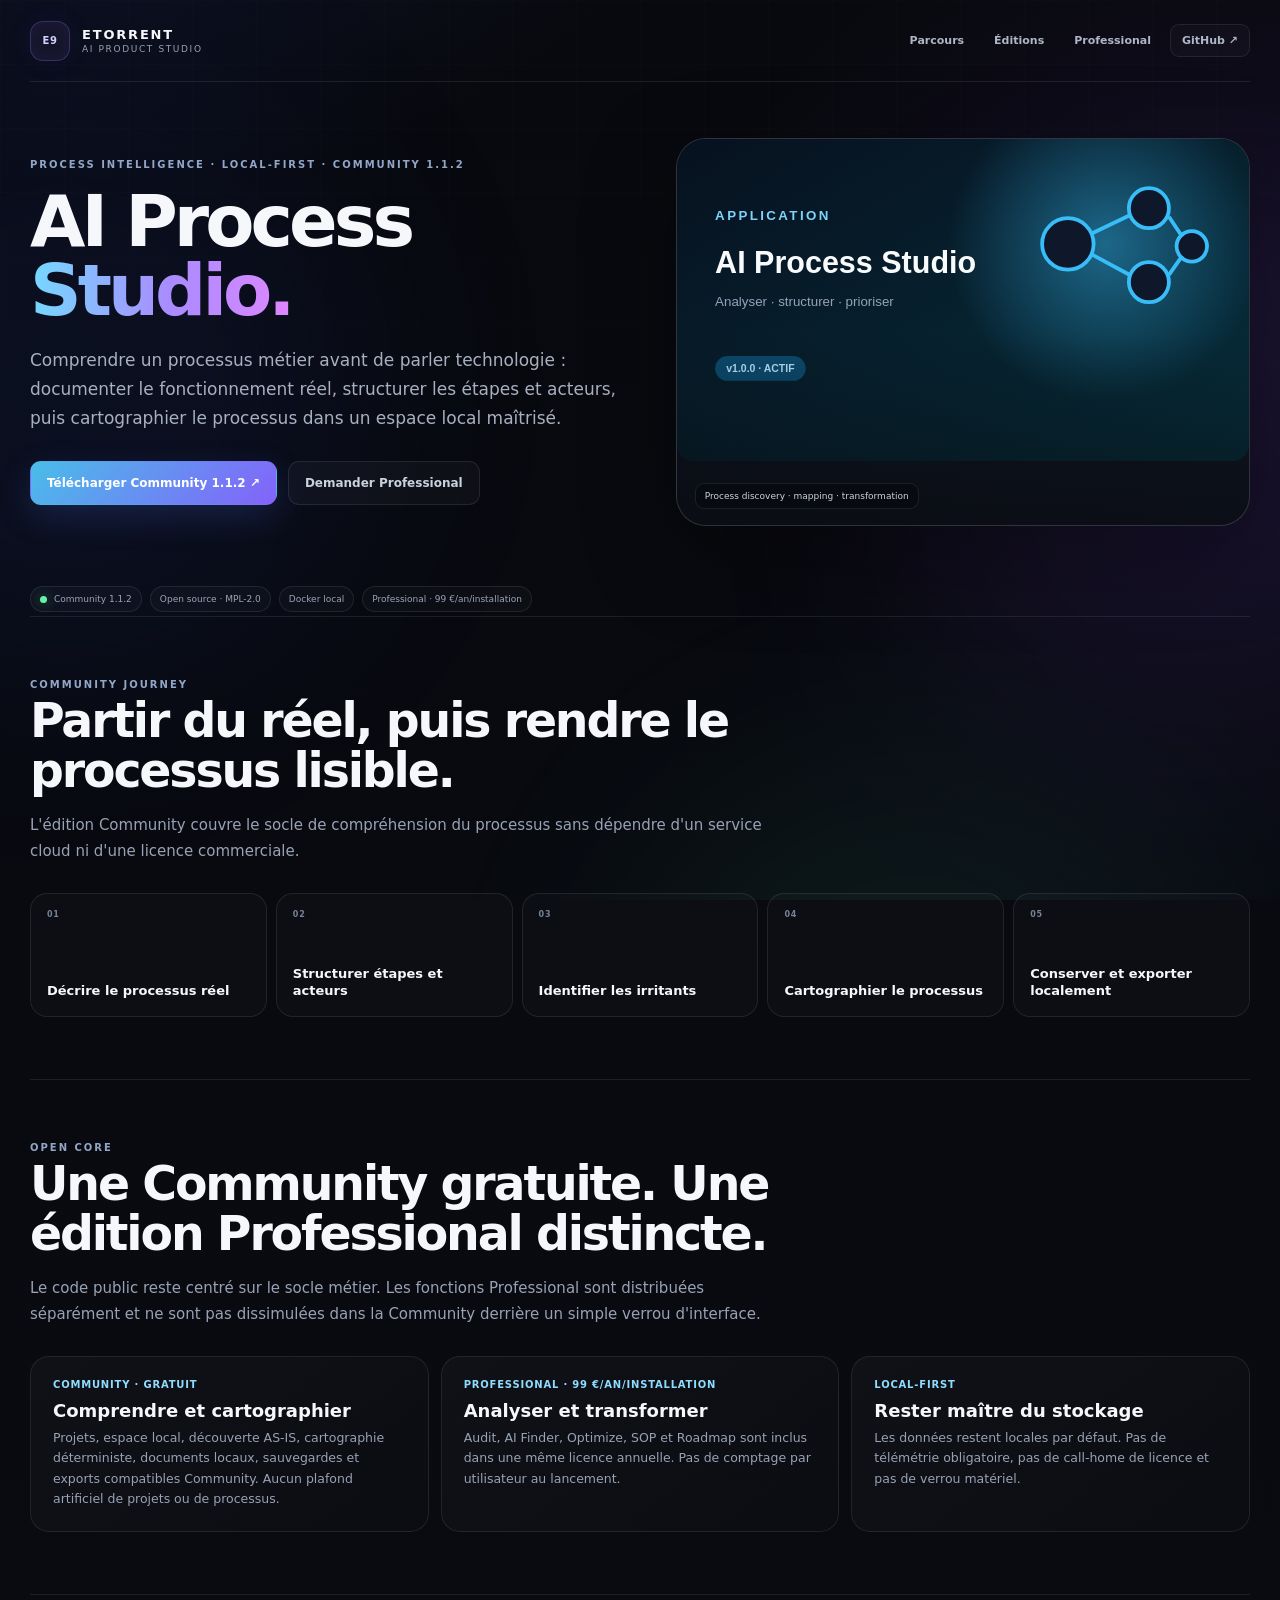
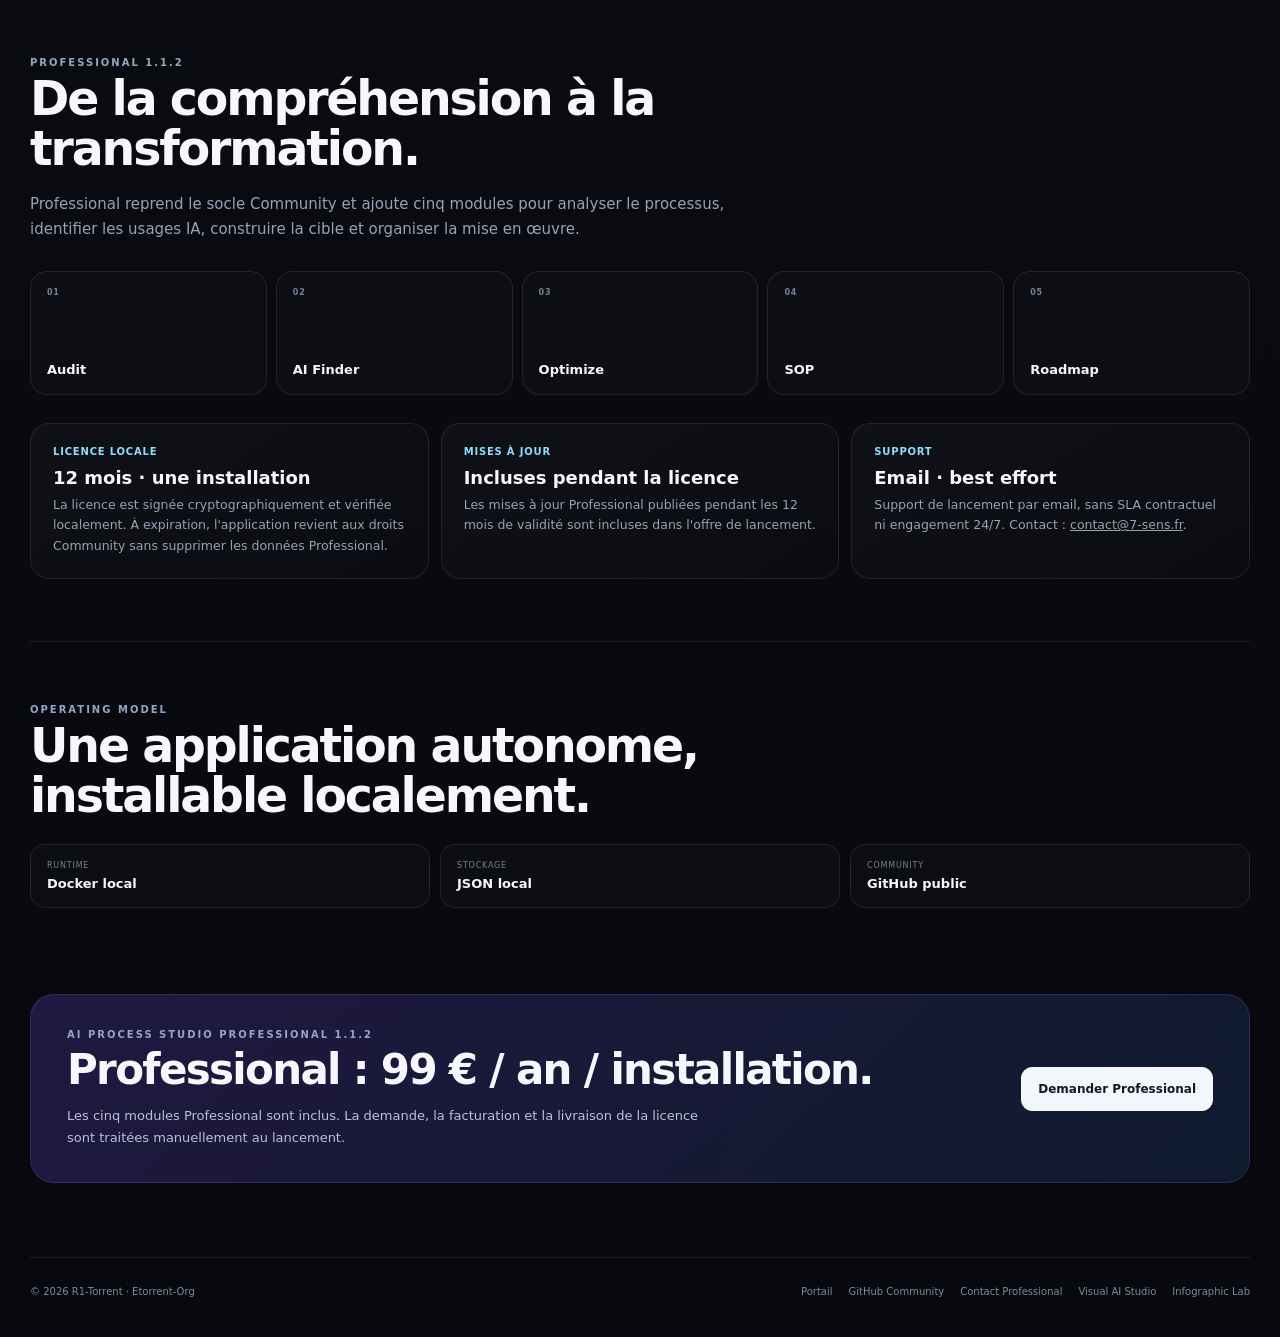
==== commit aa0355da: "site: pin Community 1.1.2 source download" ====
--- a/ai-process-studio/index.html
+++ b/ai-process-studio/index.html
@@ -17,7 +17,7 @@
 
   <main class="shell product-accent-process">
     <section class="product-hero">
-      <div><p class="eyebrow">PROCESS INTELLIGENCE · LOCAL-FIRST · COMMUNITY 1.1.2</p><h1>AI Process<br><em>Studio.</em></h1><p class="hero-lede">Comprendre un processus métier avant de parler technologie : documenter le fonctionnement réel, structurer les étapes et acteurs, puis cartographier le processus dans un espace local maîtrisé.</p><div class="hero-actions"><a class="button button-primary" href="https://github.com/Etorrent-Org/ai-process-studio-community/releases/latest">Télécharger Community ↗</a><a class="button button-secondary" href="mailto:contact@7-sens.fr?subject=AI%20Process%20Studio%20Professional">Demander Professional</a></div></div>
+      <div><p class="eyebrow">PROCESS INTELLIGENCE · LOCAL-FIRST · COMMUNITY 1.1.2</p><h1>AI Process<br><em>Studio.</em></h1><p class="hero-lede">Comprendre un processus métier avant de parler technologie : documenter le fonctionnement réel, structurer les étapes et acteurs, puis cartographier le processus dans un espace local maîtrisé.</p><div class="hero-actions"><a class="button button-primary" href="https://github.com/Etorrent-Org/ai-process-studio-community/archive/425277831314c266b7badb333a39c0881cce1bad.zip">Télécharger Community 1.1.2 ↗</a><a class="button button-secondary" href="mailto:contact@7-sens.fr?subject=AI%20Process%20Studio%20Professional">Demander Professional</a></div></div>
       <div class="product-visual"><img src="../assets/notion-hub/ai-process-studio.svg" alt="AI Process Studio"><div class="visual-shade"></div><span class="visual-label">Process discovery · mapping · transformation</span></div>
     </section>
 
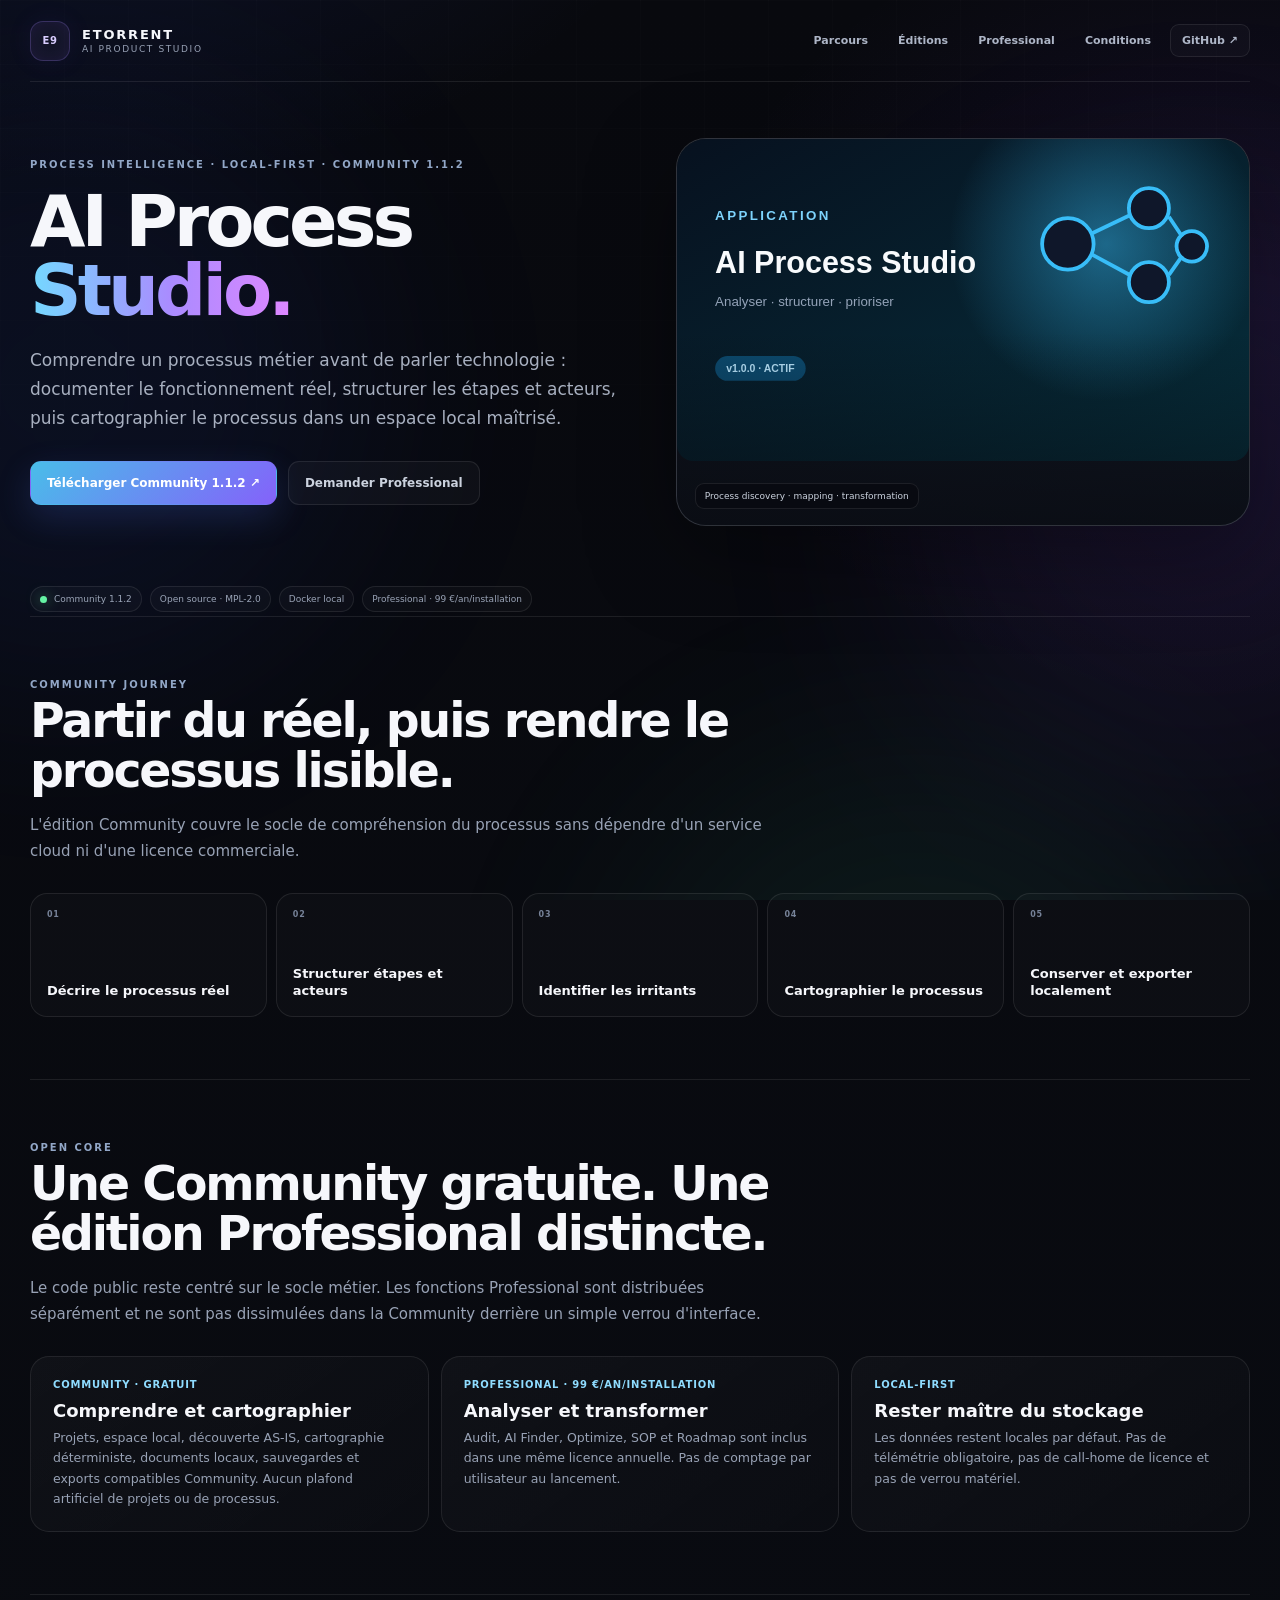
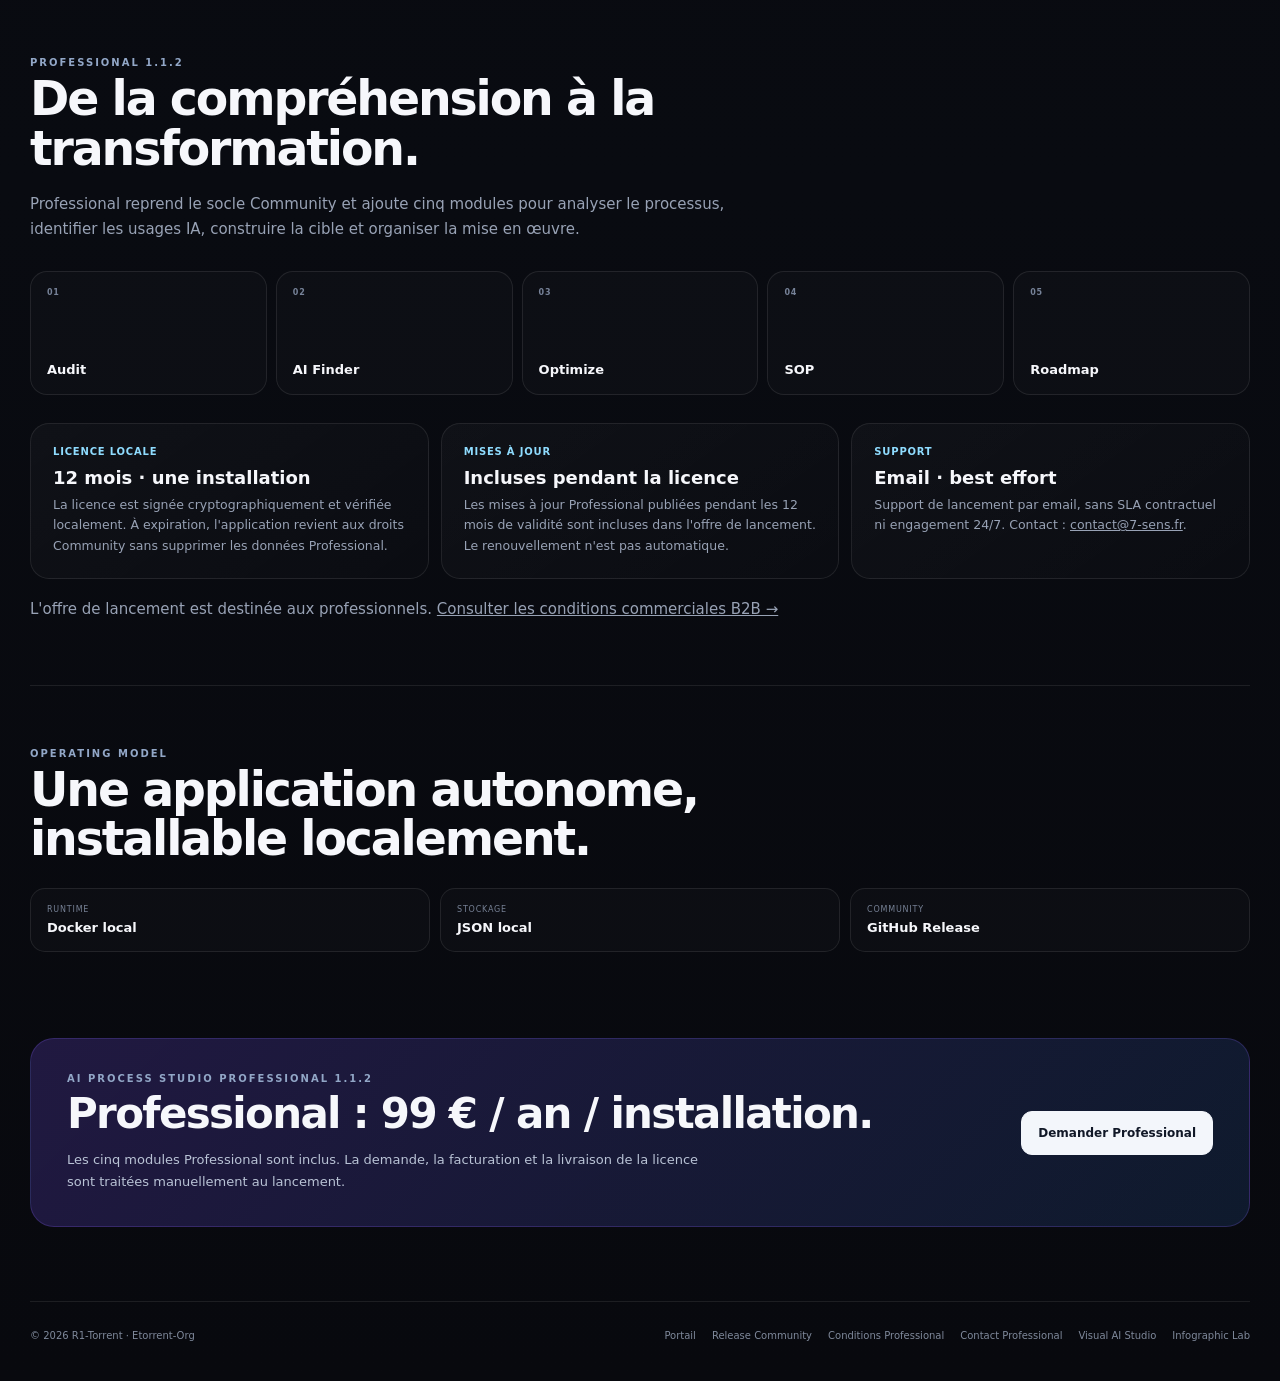
==== commit 2fabee94: "AI Process Studio 1.1.2 — aligne release et conditions" ====
--- a/ai-process-studio/index.html
+++ b/ai-process-studio/index.html
@@ -12,12 +12,12 @@
   <div class="site-ambient" aria-hidden="true"><i></i><i></i><i></i></div><div class="site-grid" aria-hidden="true"></div>
   <header class="topbar shell">
     <a class="brand" href="../"><span class="brand-mark">E9</span><span class="brand-copy"><strong>ETORRENT</strong><small>AI PRODUCT STUDIO</small></span></a>
-    <nav class="nav-links"><a href="#journey">Parcours</a><a href="#editions">Éditions</a><a href="#professional">Professional</a><a class="nav-cta" href="https://github.com/Etorrent-Org/ai-process-studio-community">GitHub ↗</a></nav>
+    <nav class="nav-links"><a href="#journey">Parcours</a><a href="#editions">Éditions</a><a href="#professional">Professional</a><a href="conditions-professional.html">Conditions</a><a class="nav-cta" href="https://github.com/Etorrent-Org/ai-process-studio-community">GitHub ↗</a></nav>
   </header>
 
   <main class="shell product-accent-process">
     <section class="product-hero">
-      <div><p class="eyebrow">PROCESS INTELLIGENCE · LOCAL-FIRST · COMMUNITY 1.1.2</p><h1>AI Process<br><em>Studio.</em></h1><p class="hero-lede">Comprendre un processus métier avant de parler technologie : documenter le fonctionnement réel, structurer les étapes et acteurs, puis cartographier le processus dans un espace local maîtrisé.</p><div class="hero-actions"><a class="button button-primary" href="https://github.com/Etorrent-Org/ai-process-studio-community/archive/425277831314c266b7badb333a39c0881cce1bad.zip">Télécharger Community 1.1.2 ↗</a><a class="button button-secondary" href="mailto:contact@7-sens.fr?subject=AI%20Process%20Studio%20Professional">Demander Professional</a></div></div>
+      <div><p class="eyebrow">PROCESS INTELLIGENCE · LOCAL-FIRST · COMMUNITY 1.1.2</p><h1>AI Process<br><em>Studio.</em></h1><p class="hero-lede">Comprendre un processus métier avant de parler technologie : documenter le fonctionnement réel, structurer les étapes et acteurs, puis cartographier le processus dans un espace local maîtrisé.</p><div class="hero-actions"><a class="button button-primary" href="https://github.com/Etorrent-Org/ai-process-studio-community/releases/latest">Télécharger Community 1.1.2 ↗</a><a class="button button-secondary" href="mailto:contact@7-sens.fr?subject=AI%20Process%20Studio%20Professional">Demander Professional</a></div></div>
       <div class="product-visual"><img src="../assets/notion-hub/ai-process-studio.svg" alt="AI Process Studio"><div class="visual-shade"></div><span class="visual-label">Process discovery · mapping · transformation</span></div>
     </section>
 
@@ -37,15 +37,15 @@
       <div><span>01</span><strong>Audit</strong></div><div><span>02</span><strong>AI Finder</strong></div><div><span>03</span><strong>Optimize</strong></div><div><span>04</span><strong>SOP</strong></div><div><span>05</span><strong>Roadmap</strong></div>
     </div><div class="decision-grid">
       <article class="decision-card"><b>Licence locale</b><h3>12 mois · une installation</h3><p>La licence est signée cryptographiquement et vérifiée localement. À expiration, l'application revient aux droits Community sans supprimer les données Professional.</p></article>
-      <article class="decision-card"><b>Mises à jour</b><h3>Incluses pendant la licence</h3><p>Les mises à jour Professional publiées pendant les 12 mois de validité sont incluses dans l'offre de lancement.</p></article>
+      <article class="decision-card"><b>Mises à jour</b><h3>Incluses pendant la licence</h3><p>Les mises à jour Professional publiées pendant les 12 mois de validité sont incluses dans l'offre de lancement. Le renouvellement n'est pas automatique.</p></article>
       <article class="decision-card"><b>Support</b><h3>Email · best effort</h3><p>Support de lancement par email, sans SLA contractuel ni engagement 24/7. Contact : <a href="mailto:contact@7-sens.fr?subject=AI%20Process%20Studio%20Professional">contact@7-sens.fr</a>.</p></article>
-    </div></section>
+    </div><p class="lead">L'offre de lancement est destinée aux professionnels. <a href="conditions-professional.html">Consulter les conditions commerciales B2B →</a></p></section>
 
-    <section class="section" id="architecture"><div class="section-heading"><div><p class="section-kicker">OPERATING MODEL</p><h2>Une application autonome, installable localement.</h2></div></div><div class="mini-architecture"><div><span>Runtime</span><strong>Docker local</strong></div><div><span>Stockage</span><strong>JSON local</strong></div><div><span>Community</span><strong>GitHub public</strong></div></div></section>
+    <section class="section" id="architecture"><div class="section-heading"><div><p class="section-kicker">OPERATING MODEL</p><h2>Une application autonome, installable localement.</h2></div></div><div class="mini-architecture"><div><span>Runtime</span><strong>Docker local</strong></div><div><span>Stockage</span><strong>JSON local</strong></div><div><span>Community</span><strong>GitHub Release</strong></div></div></section>
 
     <section class="final-cta"><div><p class="section-kicker">AI PROCESS STUDIO PROFESSIONAL 1.1.2</p><h2>Professional : 99 € / an / installation.</h2><p>Les cinq modules Professional sont inclus. La demande, la facturation et la livraison de la licence sont traitées manuellement au lancement.</p></div><a class="button button-light" href="mailto:contact@7-sens.fr?subject=AI%20Process%20Studio%20Professional">Demander Professional</a></section>
   </main>
 
-  <footer class="footer shell"><p>© 2026 R1-Torrent · Etorrent-Org</p><div><a href="../">Portail</a><a href="https://github.com/Etorrent-Org/ai-process-studio-community">GitHub Community</a><a href="mailto:contact@7-sens.fr?subject=AI%20Process%20Studio%20Professional">Contact Professional</a><a href="../visual-ai-studio/">Visual AI Studio</a><a href="../infographic-lab/">Infographic Lab</a></div></footer>
+  <footer class="footer shell"><p>© 2026 R1-Torrent · Etorrent-Org</p><div><a href="../">Portail</a><a href="https://github.com/Etorrent-Org/ai-process-studio-community/releases/latest">Release Community</a><a href="conditions-professional.html">Conditions Professional</a><a href="mailto:contact@7-sens.fr?subject=AI%20Process%20Studio%20Professional">Contact Professional</a><a href="../visual-ai-studio/">Visual AI Studio</a><a href="../infographic-lab/">Infographic Lab</a></div></footer>
 </body>
 </html>
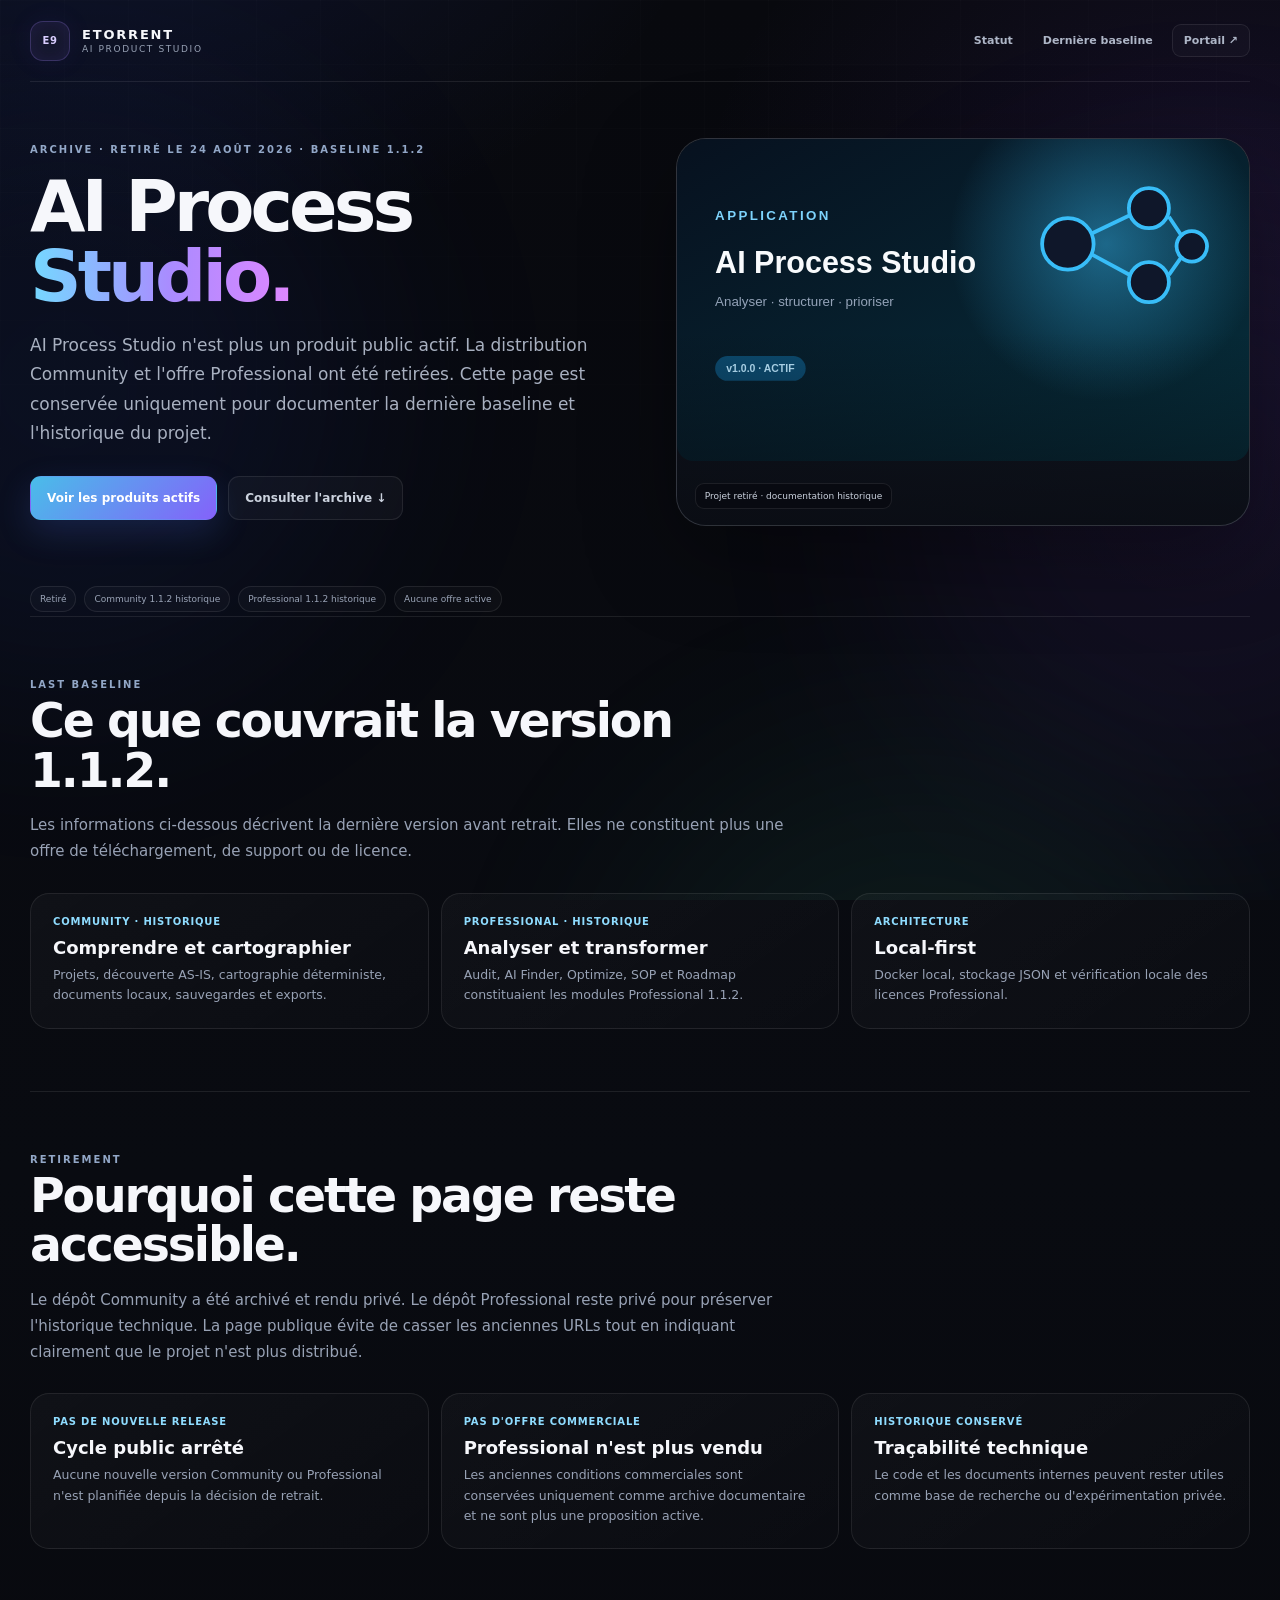
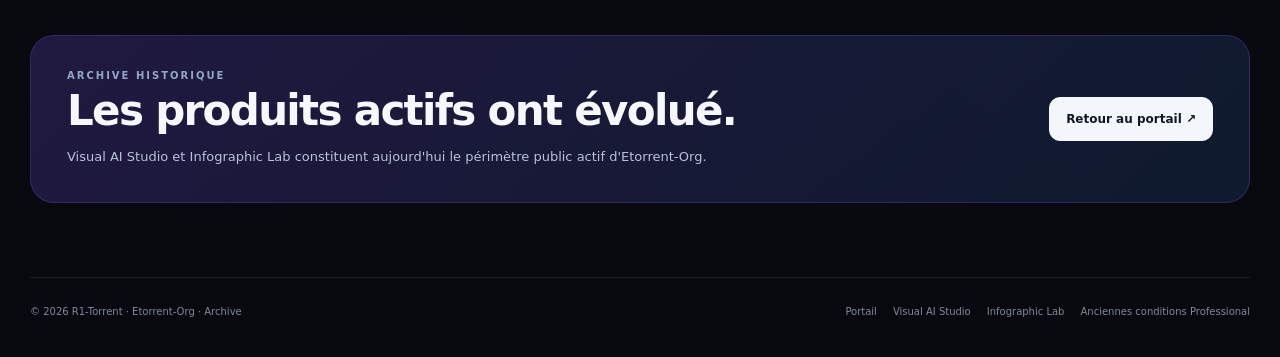
==== commit fff687c6: "site: transforme AI Process Studio en archive historique" ====
--- a/ai-process-studio/index.html
+++ b/ai-process-studio/index.html
@@ -4,48 +4,41 @@
   <meta charset="utf-8">
   <meta name="viewport" content="width=device-width,initial-scale=1">
   <meta name="theme-color" content="#08090e">
-  <title>AI Process Studio · Etorrent-Org</title>
-  <meta name="description" content="AI Process Studio est une application local-first pour documenter, cartographier et transformer les processus métier : Community open source gratuite et Professional à 99 € par an par installation.">
+  <title>AI Process Studio · Archive · Etorrent-Org</title>
+  <meta name="description" content="Archive historique d'AI Process Studio. Les éditions Community et Professional 1.1.2 ont été retirées le 24 août 2026 et ne sont plus distribuées ni commercialisées.">
   <link rel="stylesheet" href="../v2.css">
+  <link rel="stylesheet" href="../v2-adjustments.css">
 </head>
 <body>
   <div class="site-ambient" aria-hidden="true"><i></i><i></i><i></i></div><div class="site-grid" aria-hidden="true"></div>
   <header class="topbar shell">
     <a class="brand" href="../"><span class="brand-mark">E9</span><span class="brand-copy"><strong>ETORRENT</strong><small>AI PRODUCT STUDIO</small></span></a>
-    <nav class="nav-links"><a href="#journey">Parcours</a><a href="#editions">Éditions</a><a href="#professional">Professional</a><a href="conditions-professional.html">Conditions</a><a class="nav-cta" href="https://github.com/Etorrent-Org/ai-process-studio-community">GitHub ↗</a></nav>
+    <nav class="nav-links"><a href="#archive">Statut</a><a href="#baseline">Dernière baseline</a><a class="nav-cta" href="../">Portail ↗</a></nav>
   </header>
 
   <main class="shell product-accent-process">
-    <section class="product-hero">
-      <div><p class="eyebrow">PROCESS INTELLIGENCE · LOCAL-FIRST · COMMUNITY 1.1.2</p><h1>AI Process<br><em>Studio.</em></h1><p class="hero-lede">Comprendre un processus métier avant de parler technologie : documenter le fonctionnement réel, structurer les étapes et acteurs, puis cartographier le processus dans un espace local maîtrisé.</p><div class="hero-actions"><a class="button button-primary" href="https://github.com/Etorrent-Org/ai-process-studio-community/releases/latest">Télécharger Community 1.1.2 ↗</a><a class="button button-secondary" href="mailto:contact@7-sens.fr?subject=AI%20Process%20Studio%20Professional">Demander Professional</a></div></div>
-      <div class="product-visual"><img src="../assets/notion-hub/ai-process-studio.svg" alt="AI Process Studio"><div class="visual-shade"></div><span class="visual-label">Process discovery · mapping · transformation</span></div>
+    <section class="product-hero" id="archive">
+      <div><p class="eyebrow">ARCHIVE · RETIRÉ LE 24 AOÛT 2026 · BASELINE 1.1.2</p><h1>AI Process<br><em>Studio.</em></h1><p class="hero-lede">AI Process Studio n'est plus un produit public actif. La distribution Community et l'offre Professional ont été retirées. Cette page est conservée uniquement pour documenter la dernière baseline et l'historique du projet.</p><div class="hero-actions"><a class="button button-primary" href="../">Voir les produits actifs</a><a class="button button-secondary" href="#baseline">Consulter l'archive ↓</a></div></div>
+      <div class="product-visual"><img src="../assets/notion-hub/ai-process-studio.svg" alt="Archive AI Process Studio"><div class="visual-shade"></div><span class="visual-label">Projet retiré · documentation historique</span></div>
     </section>
 
-    <div class="status-strip"><span class="status-chip"><i></i>Community 1.1.2</span><span class="status-chip">Open source · MPL-2.0</span><span class="status-chip">Docker local</span><span class="status-chip">Professional · 99 €/an/installation</span></div>
+    <div class="status-strip"><span class="status-chip">Retiré</span><span class="status-chip">Community 1.1.2 historique</span><span class="status-chip">Professional 1.1.2 historique</span><span class="status-chip">Aucune offre active</span></div>
 
-    <section class="section" id="journey"><div class="section-heading"><div><p class="section-kicker">COMMUNITY JOURNEY</p><h2>Partir du réel, puis rendre le processus lisible.</h2><p class="lead">L'édition Community couvre le socle de compréhension du processus sans dépendre d'un service cloud ni d'une licence commerciale.</p></div></div><div class="process-flow">
-      <div><span>01</span><strong>Décrire le processus réel</strong></div><div><span>02</span><strong>Structurer étapes et acteurs</strong></div><div><span>03</span><strong>Identifier les irritants</strong></div><div><span>04</span><strong>Cartographier le processus</strong></div><div><span>05</span><strong>Conserver et exporter localement</strong></div>
+    <section class="section" id="baseline"><div class="section-heading"><div><p class="section-kicker">LAST BASELINE</p><h2>Ce que couvrait la version 1.1.2.</h2><p class="lead">Les informations ci-dessous décrivent la dernière version avant retrait. Elles ne constituent plus une offre de téléchargement, de support ou de licence.</p></div></div><div class="decision-grid">
+      <article class="decision-card"><b>Community · historique</b><h3>Comprendre et cartographier</h3><p>Projets, découverte AS-IS, cartographie déterministe, documents locaux, sauvegardes et exports.</p></article>
+      <article class="decision-card"><b>Professional · historique</b><h3>Analyser et transformer</h3><p>Audit, AI Finder, Optimize, SOP et Roadmap constituaient les modules Professional 1.1.2.</p></article>
+      <article class="decision-card"><b>Architecture</b><h3>Local-first</h3><p>Docker local, stockage JSON et vérification locale des licences Professional.</p></article>
     </div></section>
 
-    <section class="section" id="editions"><div class="section-heading"><div><p class="section-kicker">OPEN CORE</p><h2>Une Community gratuite. Une édition Professional distincte.</h2><p class="lead">Le code public reste centré sur le socle métier. Les fonctions Professional sont distribuées séparément et ne sont pas dissimulées dans la Community derrière un simple verrou d'interface.</p></div></div><div class="decision-grid">
-      <article class="decision-card"><b>Community · gratuit</b><h3>Comprendre et cartographier</h3><p>Projets, espace local, découverte AS-IS, cartographie déterministe, documents locaux, sauvegardes et exports compatibles Community. Aucun plafond artificiel de projets ou de processus.</p></article>
-      <article class="decision-card"><b>Professional · 99 €/an/installation</b><h3>Analyser et transformer</h3><p>Audit, AI Finder, Optimize, SOP et Roadmap sont inclus dans une même licence annuelle. Pas de comptage par utilisateur au lancement.</p></article>
-      <article class="decision-card"><b>Local-first</b><h3>Rester maître du stockage</h3><p>Les données restent locales par défaut. Pas de télémétrie obligatoire, pas de call-home de licence et pas de verrou matériel.</p></article>
+    <section class="section"><div class="section-heading"><div><p class="section-kicker">RETIREMENT</p><h2>Pourquoi cette page reste accessible.</h2><p class="lead">Le dépôt Community a été archivé et rendu privé. Le dépôt Professional reste privé pour préserver l'historique technique. La page publique évite de casser les anciennes URLs tout en indiquant clairement que le projet n'est plus distribué.</p></div></div><div class="decision-grid">
+      <article class="decision-card"><b>Pas de nouvelle release</b><h3>Cycle public arrêté</h3><p>Aucune nouvelle version Community ou Professional n'est planifiée depuis la décision de retrait.</p></article>
+      <article class="decision-card"><b>Pas d'offre commerciale</b><h3>Professional n'est plus vendu</h3><p>Les anciennes conditions commerciales sont conservées uniquement comme archive documentaire et ne sont plus une proposition active.</p></article>
+      <article class="decision-card"><b>Historique conservé</b><h3>Traçabilité technique</h3><p>Le code et les documents internes peuvent rester utiles comme base de recherche ou d'expérimentation privée.</p></article>
     </div></section>
 
-    <section class="section" id="professional"><div class="section-heading"><div><p class="section-kicker">PROFESSIONAL 1.1.2</p><h2>De la compréhension à la transformation.</h2><p class="lead">Professional reprend le socle Community et ajoute cinq modules pour analyser le processus, identifier les usages IA, construire la cible et organiser la mise en œuvre.</p></div></div><div class="process-flow">
-      <div><span>01</span><strong>Audit</strong></div><div><span>02</span><strong>AI Finder</strong></div><div><span>03</span><strong>Optimize</strong></div><div><span>04</span><strong>SOP</strong></div><div><span>05</span><strong>Roadmap</strong></div>
-    </div><div class="decision-grid">
-      <article class="decision-card"><b>Licence locale</b><h3>12 mois · une installation</h3><p>La licence est signée cryptographiquement et vérifiée localement. À expiration, l'application revient aux droits Community sans supprimer les données Professional.</p></article>
-      <article class="decision-card"><b>Mises à jour</b><h3>Incluses pendant la licence</h3><p>Les mises à jour Professional publiées pendant les 12 mois de validité sont incluses dans l'offre de lancement. Le renouvellement n'est pas automatique.</p></article>
-      <article class="decision-card"><b>Support</b><h3>Email · best effort</h3><p>Support de lancement par email, sans SLA contractuel ni engagement 24/7. Contact : <a href="mailto:contact@7-sens.fr?subject=AI%20Process%20Studio%20Professional">contact@7-sens.fr</a>.</p></article>
-    </div><p class="lead">L'offre de lancement est destinée aux professionnels. <a href="conditions-professional.html">Consulter les conditions commerciales B2B →</a></p></section>
-
-    <section class="section" id="architecture"><div class="section-heading"><div><p class="section-kicker">OPERATING MODEL</p><h2>Une application autonome, installable localement.</h2></div></div><div class="mini-architecture"><div><span>Runtime</span><strong>Docker local</strong></div><div><span>Stockage</span><strong>JSON local</strong></div><div><span>Community</span><strong>GitHub Release</strong></div></div></section>
-
-    <section class="final-cta"><div><p class="section-kicker">AI PROCESS STUDIO PROFESSIONAL 1.1.2</p><h2>Professional : 99 € / an / installation.</h2><p>Les cinq modules Professional sont inclus. La demande, la facturation et la livraison de la licence sont traitées manuellement au lancement.</p></div><a class="button button-light" href="mailto:contact@7-sens.fr?subject=AI%20Process%20Studio%20Professional">Demander Professional</a></section>
+    <section class="final-cta"><div><p class="section-kicker">ARCHIVE HISTORIQUE</p><h2>Les produits actifs ont évolué.</h2><p>Visual AI Studio et Infographic Lab constituent aujourd'hui le périmètre public actif d'Etorrent-Org.</p></div><a class="button button-light" href="../">Retour au portail ↗</a></section>
   </main>
 
-  <footer class="footer shell"><p>© 2026 R1-Torrent · Etorrent-Org</p><div><a href="../">Portail</a><a href="https://github.com/Etorrent-Org/ai-process-studio-community/releases/latest">Release Community</a><a href="conditions-professional.html">Conditions Professional</a><a href="mailto:contact@7-sens.fr?subject=AI%20Process%20Studio%20Professional">Contact Professional</a><a href="../visual-ai-studio/">Visual AI Studio</a><a href="../infographic-lab/">Infographic Lab</a></div></footer>
+  <footer class="footer shell"><p>© 2026 R1-Torrent · Etorrent-Org · Archive</p><div><a href="../">Portail</a><a href="../visual-ai-studio/">Visual AI Studio</a><a href="../infographic-lab/">Infographic Lab</a><a href="conditions-professional.html">Anciennes conditions Professional</a></div></footer>
 </body>
 </html>
--- a/v2-adjustments.css
+++ b/v2-adjustments.css
@@ -0,0 +1,293 @@
+/* Readability pass for the V2 public site. Loaded after v2.css. */
+
+/* Homepage product cards: keep the image readable and avoid overlays on top of embedded logos/titles. */
+.home-page .card-media{
+  height:154px;
+}
+.home-page .card-media img{
+  object-position:center;
+  filter:saturate(.96) brightness(.96) contrast(1.02);
+}
+.home-page .card-media:after{
+  background:linear-gradient(180deg,rgba(7,9,14,0) 0%,rgba(8,10,16,.08) 58%,rgba(8,10,16,.48) 100%);
+}
+.home-page .card-monogram{
+  display:none;
+}
+.home-page .card-state{
+  top:12px;
+  right:12px;
+  background:rgba(7,10,16,.82);
+  border:1px solid rgba(255,255,255,.1);
+  backdrop-filter:blur(10px);
+}
+.home-page .card-body{
+  padding-top:18px;
+}
+
+/* Public vs personal product landscape. */
+.home-page .product-group-title{
+  display:flex;
+  align-items:center;
+  justify-content:space-between;
+  gap:18px;
+  margin:30px 0 12px;
+  padding:0 2px;
+}
+.home-page .product-group-title span{
+  color:#8fdcff;
+  font-size:9px;
+  font-weight:850;
+  letter-spacing:.16em;
+}
+.home-page .product-group-title small{
+  color:#687387;
+  font-size:9px;
+}
+.home-page .personal-group-title{
+  margin-top:30px;
+  padding-top:22px;
+  border-top:1px solid rgba(255,255,255,.07);
+}
+.home-page .personal-group-title span{color:#d39cff}
+.home-page .public-product-grid{grid-template-columns:repeat(3,minmax(0,1fr))}
+.home-page .public-cover{height:182px}
+.home-page .public-cover img{
+  width:100%;
+  height:100%;
+  object-fit:cover;
+}
+.home-page .card-state.state-public{
+  color:#b7e7ff;
+  border-color:rgba(121,221,255,.22);
+  background:rgba(7,21,31,.82);
+}
+.home-page .card-state.state-free-pro{
+  color:#ece4ff;
+  border-color:rgba(173,134,255,.34);
+  background:linear-gradient(135deg,rgba(60,43,109,.92),rgba(25,43,77,.92));
+  box-shadow:0 8px 28px rgba(116,84,255,.18);
+}
+.home-page .visual-product-cover{
+  height:182px;
+  padding:20px;
+  display:flex;
+  flex-direction:column;
+  justify-content:space-between;
+  background:
+    radial-gradient(380px 180px at 86% 12%,rgba(173,134,255,.28),transparent 64%),
+    radial-gradient(300px 160px at 5% 100%,rgba(121,221,255,.16),transparent 65%),
+    linear-gradient(145deg,#13182a,#1b1731 58%,#121b2b);
+}
+.home-page .visual-product-cover:after{display:none}
+.home-page .visual-cover-brand{
+  display:flex;
+  align-items:center;
+  gap:13px;
+}
+.home-page .visual-cover-brand img{
+  width:52px;
+  height:52px;
+  object-fit:contain;
+  filter:none;
+  border-radius:14px;
+  box-shadow:0 12px 32px rgba(87,70,180,.22);
+}
+.home-page .visual-cover-brand span,
+.home-page .visual-cover-brand strong{display:block}
+.home-page .visual-cover-brand span{
+  color:#9aa7bf;
+  font-size:8px;
+  font-weight:800;
+  letter-spacing:.18em;
+}
+.home-page .visual-cover-brand strong{
+  margin-top:3px;
+  color:#f5f2ff;
+  font-size:20px;
+  letter-spacing:.02em;
+}
+.home-page .visual-cover-flow{
+  display:grid;
+  grid-template-columns:auto 1fr auto 1fr auto;
+  align-items:center;
+  gap:8px;
+  margin-top:18px;
+}
+.home-page .visual-cover-flow span{
+  min-width:58px;
+  padding:7px 9px;
+  border:1px solid rgba(255,255,255,.1);
+  border-radius:9px;
+  background:rgba(255,255,255,.04);
+  color:#c9d1e1;
+  font-size:8px;
+  text-transform:uppercase;
+  letter-spacing:.07em;
+}
+.home-page .visual-cover-flow span b{
+  display:block;
+  margin-bottom:2px;
+  color:#a98cff;
+  font-size:7px;
+}
+.home-page .visual-cover-flow i{
+  height:1px;
+  background:linear-gradient(90deg,rgba(121,221,255,.45),rgba(173,134,255,.42));
+}
+.home-page .private-studio-card{
+  display:grid;
+  grid-template-columns:minmax(280px,.82fr) minmax(0,1.18fr);
+  overflow:hidden;
+  border:1px solid rgba(208,144,255,.20);
+  border-radius:22px;
+  background:
+    radial-gradient(550px 260px at 4% 30%,rgba(175,92,255,.13),transparent 62%),
+    linear-gradient(145deg,rgba(41,21,56,.72),rgba(17,20,29,.94) 52%);
+  box-shadow:0 22px 54px rgba(0,0,0,.16);
+}
+.home-page .private-studio-media{
+  min-height:260px;
+  position:relative;
+  overflow:hidden;
+  border-right:1px solid rgba(255,255,255,.07);
+  background:#160b20;
+}
+.home-page .private-studio-media img{
+  width:100%;
+  height:100%;
+  display:block;
+  object-fit:cover;
+  filter:saturate(.92) brightness(.92);
+}
+.home-page .private-studio-media:after{
+  content:"";
+  position:absolute;
+  inset:0;
+  background:linear-gradient(90deg,transparent 55%,rgba(15,17,24,.52));
+}
+.home-page .private-studio-media .card-state{z-index:2}
+.home-page .card-state.state-private{
+  color:#f0d9ff;
+  border-color:rgba(211,156,255,.28);
+  background:rgba(43,20,58,.86);
+}
+.home-page .private-studio-body{
+  padding:32px;
+  display:flex;
+  flex-direction:column;
+  justify-content:center;
+}
+.home-page .private-studio-body h3{
+  margin:0;
+  font-size:28px;
+  letter-spacing:-.035em;
+}
+.home-page .private-studio-body>p:last-of-type{
+  max-width:650px;
+  margin:12px 0 0;
+  color:#a7afbf;
+  font-size:13px;
+  line-height:1.7;
+}
+.home-page .private-studio-footer{
+  display:flex;
+  align-items:center;
+  justify-content:space-between;
+  gap:18px;
+  margin-top:24px;
+}
+
+/* Infographic Lab: fewer examples, but much larger and easier to judge. */
+.infographic-page .gallery{
+  grid-template-columns:repeat(2,minmax(0,1fr));
+  gap:18px;
+}
+.infographic-page .gallery figure{
+  border-radius:22px;
+  background:#f7f4ed;
+  border-color:rgba(255,255,255,.12);
+}
+.infographic-page .gallery img{
+  height:330px;
+  padding:18px;
+  object-fit:contain;
+  background:#f7f4ed;
+}
+.infographic-page .gallery figcaption{
+  padding:13px 15px;
+  background:#11141c;
+  color:#aab3c3;
+  font-size:10px;
+}
+
+/* Visual AI Studio: keep the Hub identity but lift the page out of near-black. */
+body.visual-ai-page{
+  background:
+    radial-gradient(1000px 700px at 10% -8%,rgba(88,112,255,.20),transparent 62%),
+    radial-gradient(850px 620px at 96% 8%,rgba(154,105,255,.16),transparent 60%),
+    linear-gradient(180deg,#121724,#0e131e 62%,#0c1119);
+}
+.visual-ai-page .site-grid{opacity:.58}
+.visual-ai-page .product-visual{
+  background:#151c2a;
+  border-color:rgba(167,139,250,.24);
+  box-shadow:0 24px 70px rgba(0,0,0,.24);
+}
+.visual-ai-page .product-visual img{
+  object-fit:contain;
+  background:#151c2a;
+  filter:brightness(1.08) contrast(.98) saturate(.96);
+}
+.visual-ai-page .visual-shade{background:linear-gradient(180deg,transparent 76%,rgba(7,9,14,.24))}
+.visual-ai-page .capability-card,
+.visual-ai-page .install-panel{
+  background:linear-gradient(145deg,rgba(31,40,58,.82),rgba(20,27,41,.78));
+  border-color:rgba(255,255,255,.11);
+}
+.visual-ai-page .infographic-frame{
+  background:rgba(255,255,255,.045);
+  border-color:rgba(255,255,255,.12);
+}
+.visual-ai-page .gallery{
+  grid-template-columns:1fr;
+  gap:20px;
+}
+.visual-ai-page .gallery figure{
+  border-radius:22px;
+  background:#151c2a;
+  border-color:rgba(255,255,255,.12);
+}
+.visual-ai-page .gallery img{
+  width:100%;
+  height:auto;
+  max-height:none;
+  object-fit:contain;
+  background:#151c2a;
+  filter:brightness(1.1) contrast(.98);
+}
+.visual-ai-page .gallery figcaption{
+  padding:13px 15px;
+  color:#c0c8d7;
+  font-size:11px;
+  background:#111721;
+}
+.visual-ai-page .status-strip .status-chip:first-child{
+  color:#e5dcff;
+  border-color:rgba(173,134,255,.26);
+  background:rgba(72,52,125,.16);
+}
+
+@media(max-width:900px){
+  .home-page .public-product-grid{grid-template-columns:1fr}
+  .home-page .private-studio-card{grid-template-columns:1fr}
+  .home-page .private-studio-media{min-height:210px;border-right:0;border-bottom:1px solid rgba(255,255,255,.07)}
+}
+@media(max-width:820px){
+  .home-page .card-media{height:140px}
+  .home-page .public-cover,.home-page .visual-product-cover{height:170px}
+  .home-page .product-group-title{align-items:flex-start;flex-direction:column;gap:5px}
+  .home-page .private-studio-footer{align-items:flex-start;flex-direction:column}
+  .infographic-page .gallery{grid-template-columns:1fr}
+  .infographic-page .gallery img{height:auto;min-height:250px}
+}
